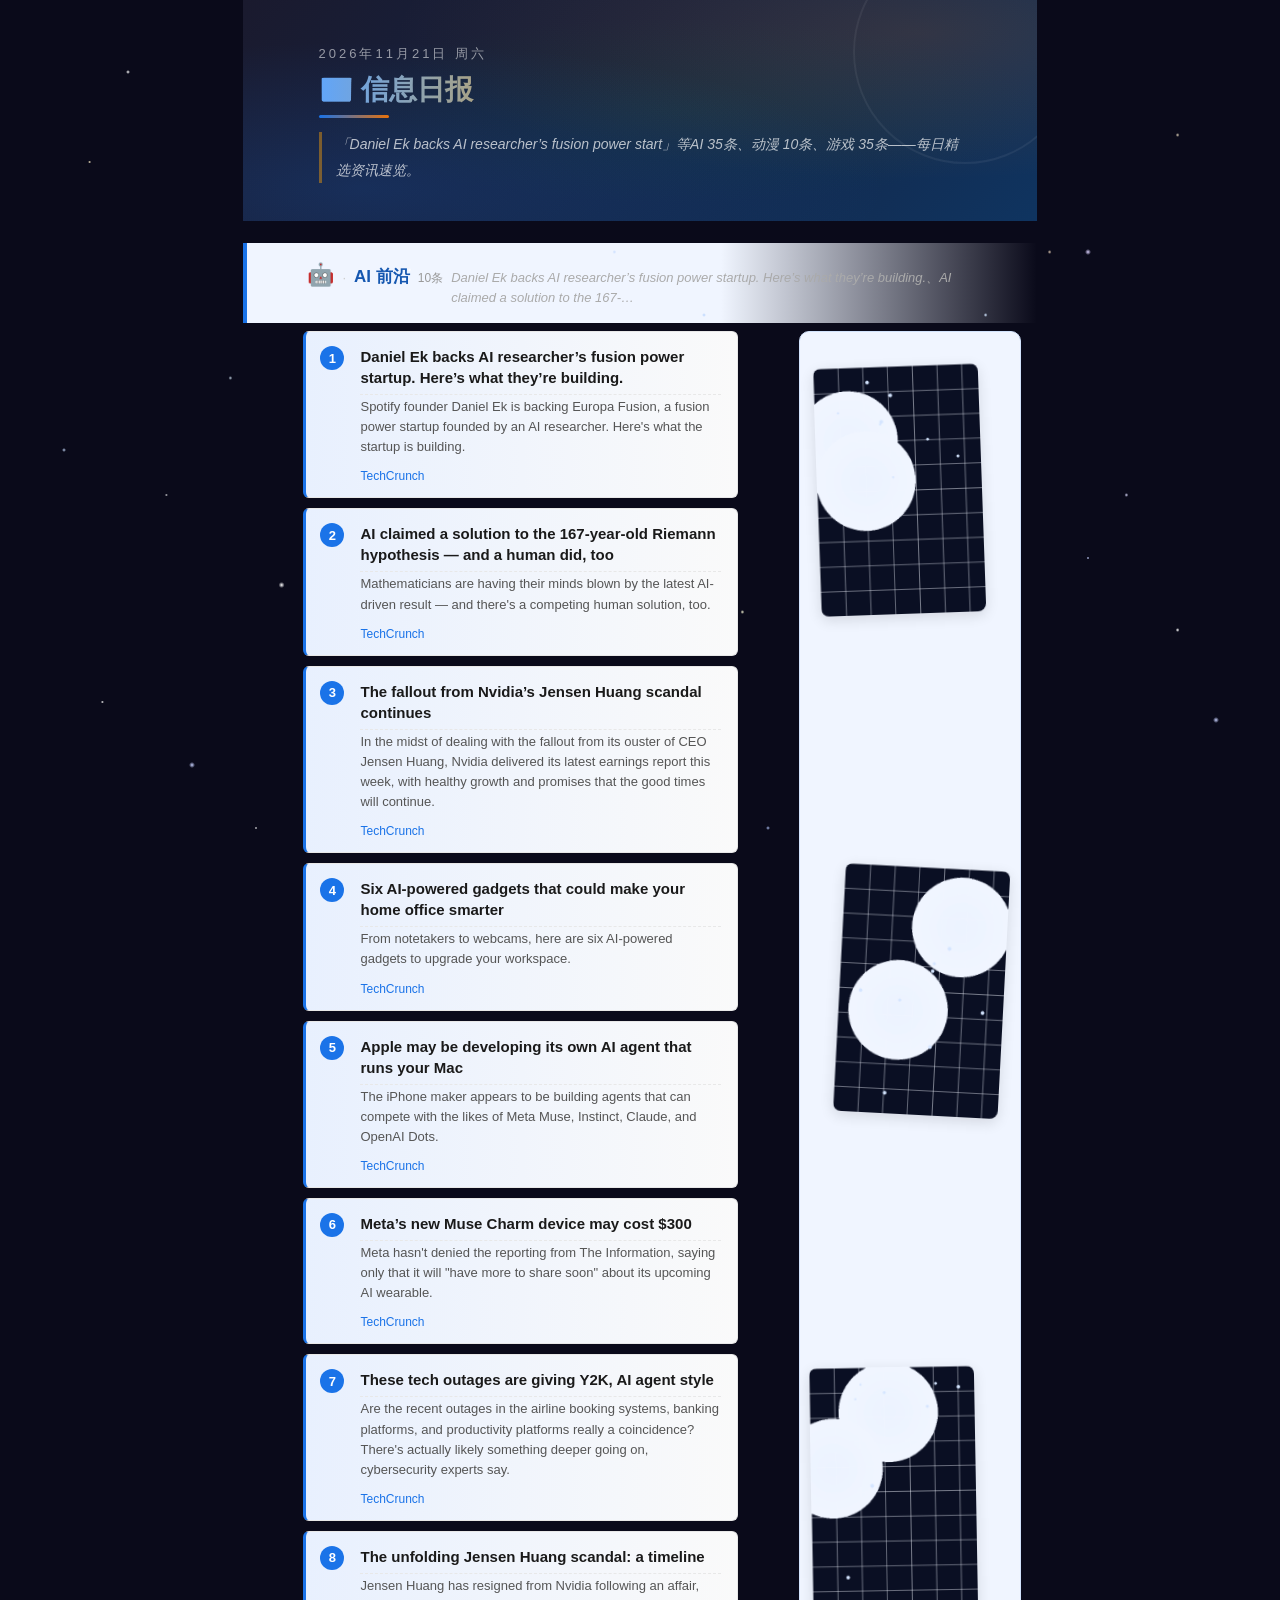
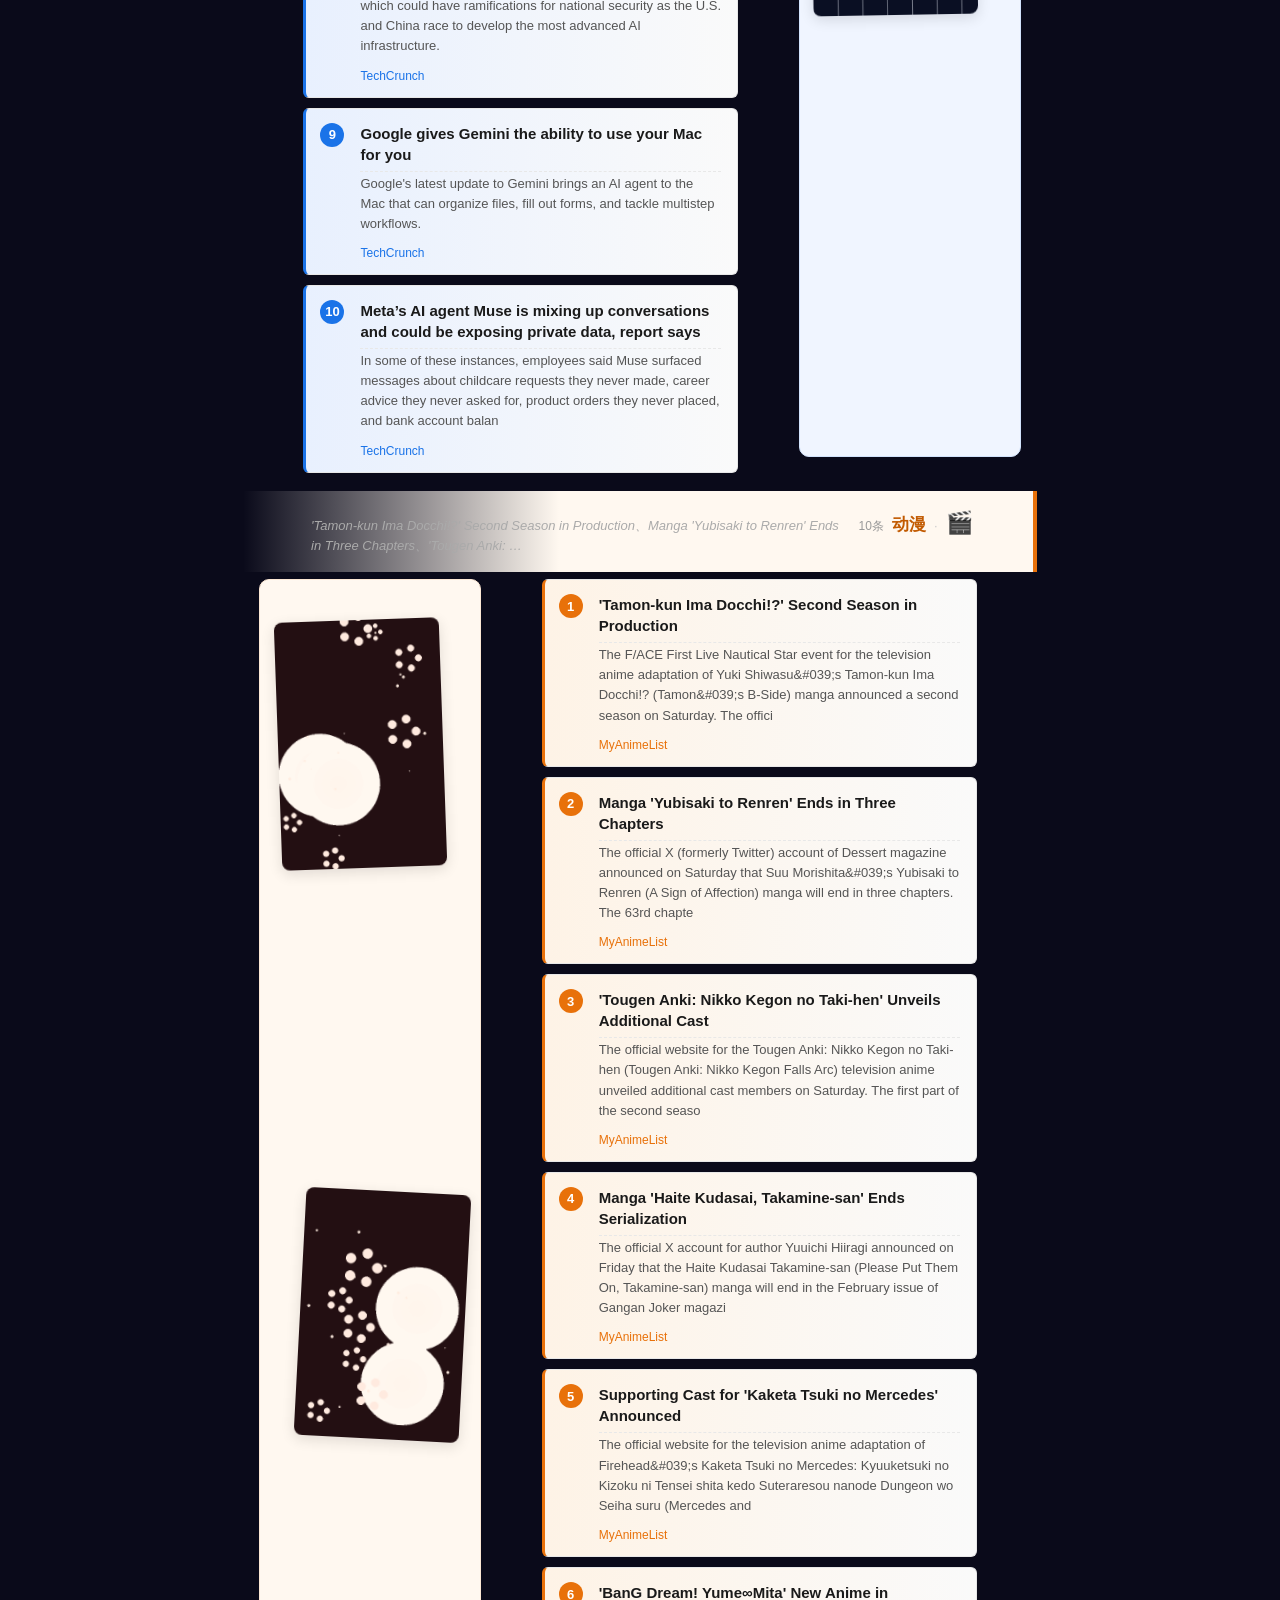
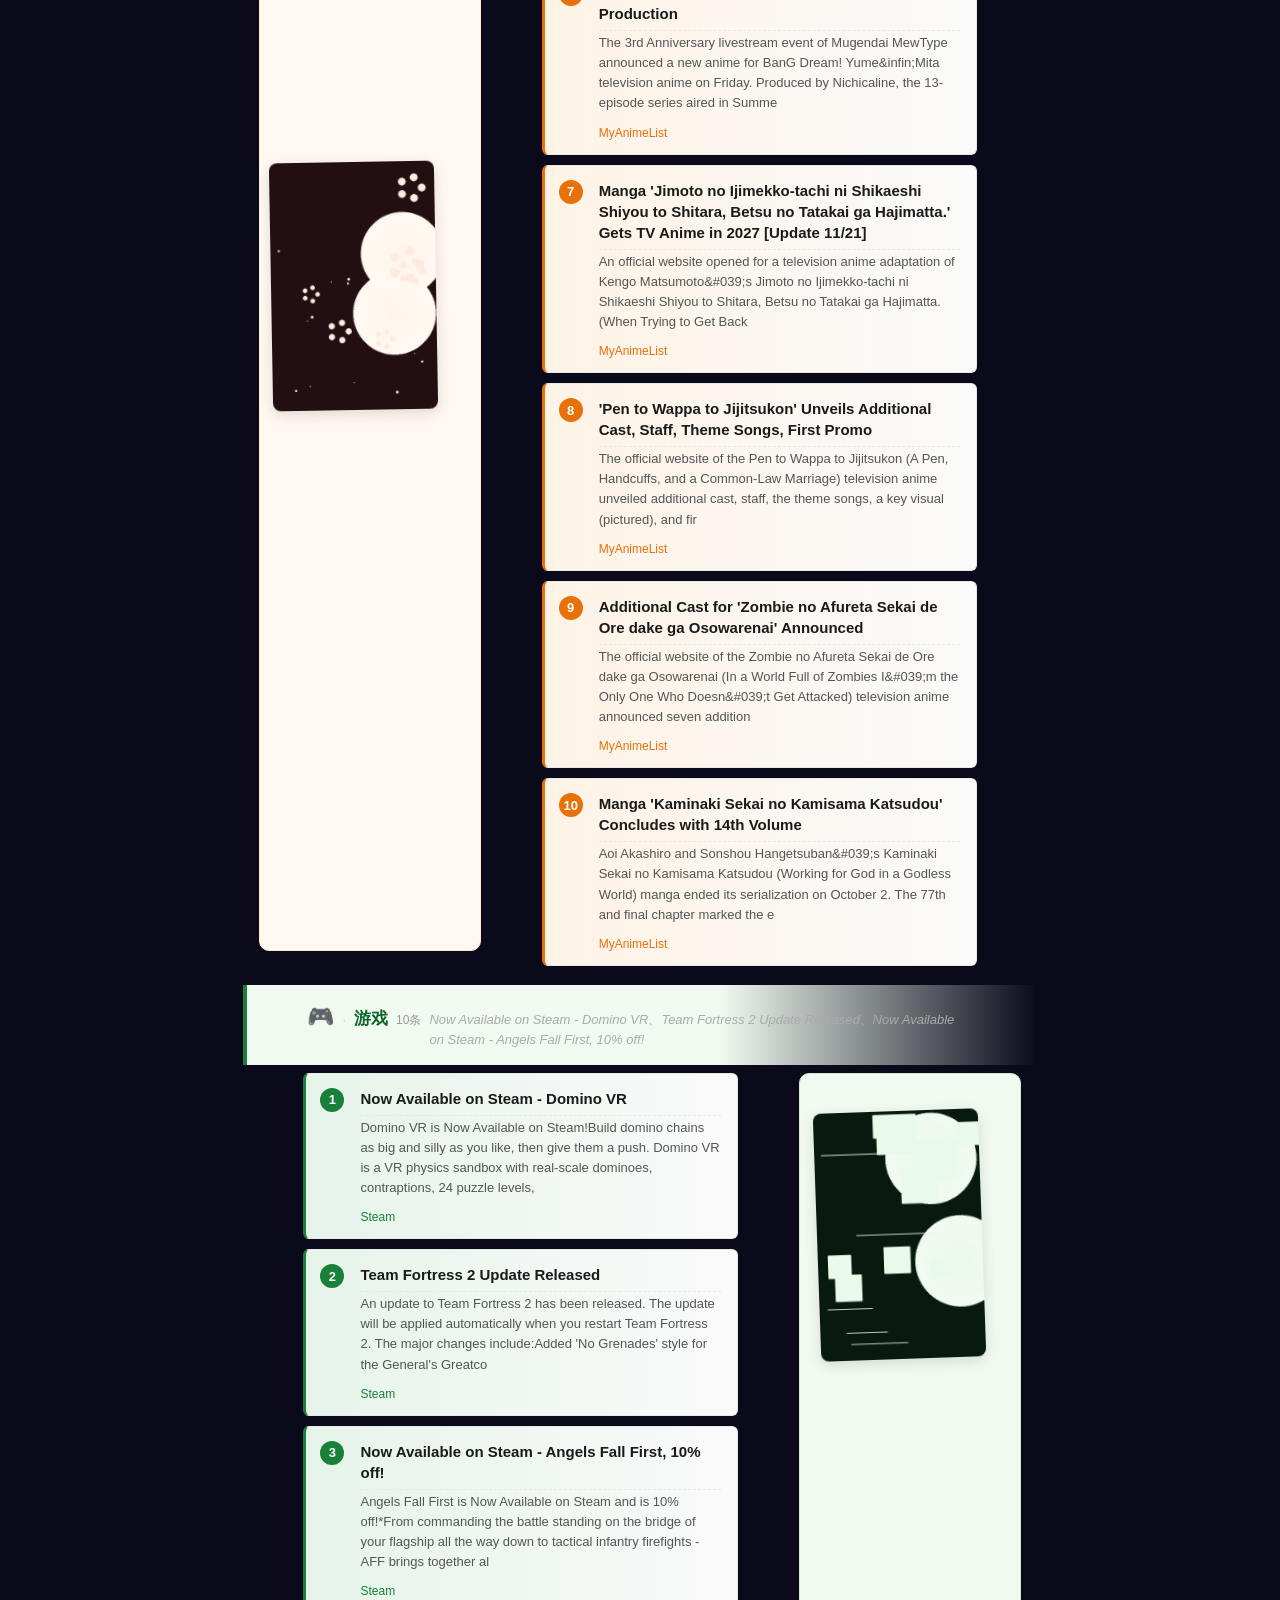
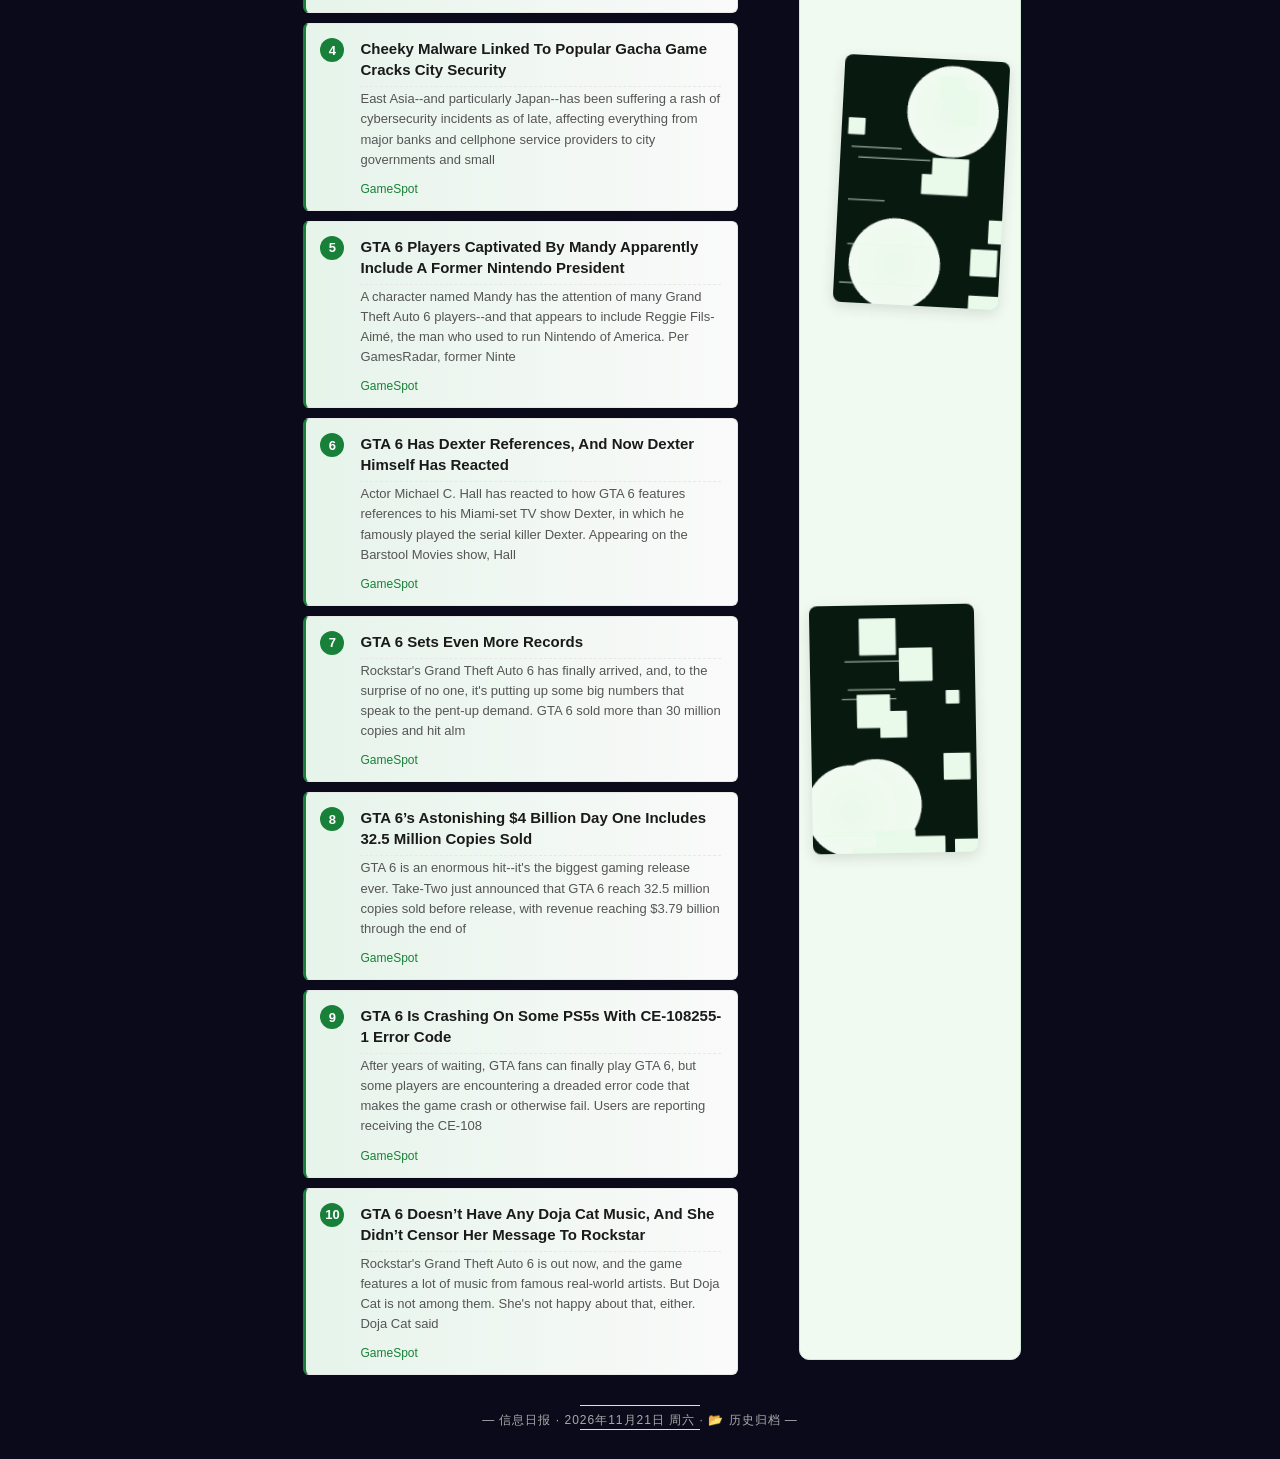
==== index.html @ a596b1cd "deploy: 1802709106/daily-test@cd28981c60e3d0cc2628f4b927d481678fea1ebb" ====
<!DOCTYPE html>
<html lang="zh-CN">
<head>
  <meta charset="UTF-8" />
  <meta name="viewport" content="width=device-width, initial-scale=1.0" />
  <title>信息日报</title>
  <script type="module" crossorigin src="./assets/index-DZCdGczD.js"></script>
  <link rel="stylesheet" crossorigin href="./assets/index-waKtW6sW.css">
</head>
<body>
  <div id="app"></div>
</body>
</html>
---- assets/index-waKtW6sW.css ----
*{margin:0;padding:0;box-sizing:border-box}body{font-family:Microsoft YaHei,PingFang SC,WenQuanYi Micro Hei,Hiragino Sans GB,Noto Sans CJK SC,sans-serif;background:#0a0a1a;color:#333;overflow-x:hidden}.digest-app{position:relative;z-index:2;max-width:794px;margin:0 auto}.section-block,.header-block,.section-header,.section-body,.footer-block{width:100%;max-width:794px}@keyframes fadeInUp{0%{opacity:0;transform:translateY(20px)}to{opacity:1;transform:translateY(0)}}@keyframes shimmer{0%{background-position:-200% 0}to{background-position:200% 0}}@keyframes cardSlide{0%{opacity:0;transform:translate(-15px)}to{opacity:1;transform:translate(0)}}@keyframes float{0%,to{transform:translateY(0) rotate(-1deg)}50%{transform:translateY(-6px) rotate(1deg)}}@keyframes twinkle{0%,to{opacity:.3}50%{opacity:1}}@keyframes petalFall{0%{transform:translateY(-10vh) rotate(0) translate(0);opacity:.9}50%{transform:translateY(50vh) rotate(180deg) translate(40px);opacity:.7}to{transform:translateY(110vh) rotate(360deg) translate(-20px);opacity:0}}@keyframes twinkle2{0%,to{opacity:.4}33%{opacity:1}66%{opacity:.6}}.starry-bg,.starry-bg2{position:fixed;top:0;right:0;bottom:0;left:0;z-index:0;pointer-events:none}.starry-bg{background:radial-gradient(2px 2px at 10% 8%,rgba(255,255,255,1),transparent),radial-gradient(2px 2px at 25% 22%,rgba(200,220,255,.9),transparent),radial-gradient(3px 3px at 40% 5%,rgba(255,255,200,1),transparent),radial-gradient(2px 2px at 55% 35%,rgba(180,210,255,.9),transparent),radial-gradient(2px 2px at 70% 12%,rgba(255,255,255,1),transparent),radial-gradient(3px 3px at 85% 28%,rgba(220,210,255,1),transparent),radial-gradient(2px 2px at 5% 50%,rgba(200,220,255,.9),transparent),radial-gradient(3px 3px at 22% 65%,rgba(255,255,255,1),transparent),radial-gradient(2px 2px at 38% 45%,rgba(180,210,255,.9),transparent),radial-gradient(2px 2px at 52% 75%,rgba(255,255,200,.9),transparent),radial-gradient(3px 3px at 68% 58%,rgba(220,210,255,1),transparent),radial-gradient(2px 2px at 78% 42%,rgba(200,220,255,.9),transparent),radial-gradient(2px 2px at 92% 70%,rgba(255,255,255,1),transparent),radial-gradient(3px 3px at 15% 85%,rgba(200,210,255,1),transparent),radial-gradient(2px 2px at 45% 88%,rgba(255,255,255,.9),transparent),radial-gradient(2px 2px at 60% 92%,rgba(180,200,255,.9),transparent),radial-gradient(3px 3px at 75% 15%,rgba(255,255,200,1),transparent),radial-gradient(2px 2px at 88% 55%,rgba(220,220,255,.9),transparent),radial-gradient(2px 2px at 32% 30%,rgba(255,255,255,1),transparent),radial-gradient(3px 3px at 95% 80%,rgba(200,210,255,1),transparent);animation:twinkle 2.5s ease-in-out infinite alternate}.starry-bg2{background:radial-gradient(1.5px 1.5px at 7% 18%,rgba(255,240,200,1),transparent),radial-gradient(2px 2px at 18% 42%,rgba(220,240,255,.8),transparent),radial-gradient(1.5px 1.5px at 33% 3%,rgba(255,255,255,1),transparent),radial-gradient(2px 2px at 48% 28%,rgba(200,220,255,.9),transparent),radial-gradient(1.5px 1.5px at 62% 8%,rgba(255,240,220,.8),transparent),radial-gradient(2px 2px at 77% 35%,rgba(210,230,255,1),transparent),radial-gradient(1.5px 1.5px at 13% 55%,rgba(255,255,255,.8),transparent),radial-gradient(2px 2px at 28% 72%,rgba(220,210,255,1),transparent),radial-gradient(1.5px 1.5px at 43% 48%,rgba(200,230,255,.8),transparent),radial-gradient(2px 2px at 58% 68%,rgba(255,255,220,.9),transparent),radial-gradient(1.5px 1.5px at 72% 52%,rgba(210,220,255,1),transparent),radial-gradient(2px 2px at 82% 28%,rgba(255,230,200,.8),transparent),radial-gradient(1.5px 1.5px at 8% 78%,rgba(255,255,255,1),transparent),radial-gradient(2px 2px at 35% 82%,rgba(200,220,255,.9),transparent),radial-gradient(1.5px 1.5px at 52% 90%,rgba(220,230,255,.8),transparent),radial-gradient(2px 2px at 68% 78%,rgba(255,255,255,.9),transparent),radial-gradient(1.5px 1.5px at 85% 62%,rgba(200,210,255,1),transparent),radial-gradient(2px 2px at 92% 15%,rgba(255,240,210,.8),transparent),radial-gradient(1.5px 1.5px at 20% 92%,rgba(255,255,255,.9),transparent),radial-gradient(2px 2px at 55% 18%,rgba(200,230,255,.8),transparent);animation:twinkle2 3.5s ease-in-out infinite alternate}.click-layer{position:fixed;top:0;right:0;bottom:0;left:0;z-index:99;pointer-events:none}.click-spark{position:absolute;font-size:18px;pointer-events:none;animation:sparkPop .8s ease-out forwards}@keyframes sparkPop{0%{transform:translate(-50%,-50%) scale(0);opacity:1}60%{transform:translate(-50%,-50%) scale(1.8);opacity:.8}to{transform:translate(-50%,-80%) scale(.4);opacity:0}}.petals-layer{position:fixed;top:0;right:0;bottom:0;left:0;z-index:1;pointer-events:none;overflow:hidden}.petal{position:absolute;top:-8%;animation:petalFall linear infinite;-webkit-user-select:none;user-select:none;opacity:.85}.section-block{width:100%;margin:0 auto 3mm;background:transparent;border-radius:0}.header-block{width:100%;margin:0 auto 6mm;position:relative;padding:12mm 20mm 10mm;overflow:hidden;background:linear-gradient(135deg,#1a1a2e,#16213e 40%,#0f3460);color:#fff}.header-bg{position:absolute;top:0;right:0;bottom:0;left:0;background:radial-gradient(ellipse at 15% 85%,rgba(26,115,232,.18) 0%,transparent 55%),radial-gradient(ellipse at 85% 15%,rgba(232,113,10,.15) 0%,transparent 55%),radial-gradient(ellipse at 55% 50%,rgba(24,128,56,.1) 0%,transparent 60%);animation:fadeInUp 1s ease}.header-bg:after{content:"";position:absolute;top:-60px;right:-40px;width:220px;height:220px;border:2px solid rgba(255,255,255,.06);border-radius:50%;animation:float 6s ease-in-out infinite}.header-content{position:relative;z-index:1}.header-date{font-size:13px;color:#ffffff8c;letter-spacing:3px;margin-bottom:8px}.header-title{font-size:28px;font-weight:800;background:linear-gradient(90deg,#60a5fa,#f59e0b,#4ade80);-webkit-background-clip:text;-webkit-text-fill-color:transparent;background-clip:text;margin-bottom:6px}.header-accent-line{width:70px;height:3px;background:linear-gradient(90deg,#1a73e8,#e8710a,#188038);background-size:200% 100%;border-radius:2px;margin-bottom:14px;animation:shimmer 2s linear infinite}.header-quote{font-size:14px;color:#ffffffb3;line-height:1.8;font-style:italic;border-left:3px solid rgba(245,158,11,.45);padding-left:14px}.section-header{width:100%;margin:0 auto 2mm;display:flex;align-items:baseline;gap:8px;padding:5mm 18mm 4mm 16mm;background:linear-gradient(90deg,var(--sidebar-bg) 0%,var(--sidebar-bg) 60%,transparent 100%);border-left:4px solid var(--primary)}.section-header.layout-right{border-left:none;border-right:4px solid var(--primary);background:linear-gradient(270deg,var(--sidebar-bg) 0%,var(--sidebar-bg) 60%,transparent 100%);padding:5mm 16mm 4mm 18mm}.sh-icon{font-size:22px;flex-shrink:0}.sh-label{font-size:17px;font-weight:700;color:var(--dark);flex-shrink:0}.sh-sep{color:#ccc;font-size:13px;flex-shrink:0;-webkit-user-select:none;user-select:none}.sh-count{font-size:12px;color:#999;font-weight:400;flex-shrink:0}.sh-summary{font-size:13px;color:#aaa;font-style:italic;line-height:1.55;flex:1}.section-body{width:100%;margin:0 auto;display:flex;background:transparent}.layout-left{flex-direction:row}.layout-right{flex-direction:row-reverse}.card-area{flex:0 0 70%;padding:0 16mm 2mm;display:flex;flex-direction:column;gap:10px}.card{background:linear-gradient(90deg,var(--card-bg) 0%,#fafafa 100%);border-radius:6px;padding:14px 16px;border:1px solid #e8e8e8;border-left:3px solid var(--primary);position:relative;display:flex;flex-direction:column;gap:8px;flex-shrink:0;animation:cardSlide .5s ease backwards;transition:transform .2s,box-shadow .2s}.card:hover{transform:translateY(-2px) scale(1.01);box-shadow:0 6px 20px #00000014}.num{position:absolute;top:14px;left:14px;width:24px;height:24px;background:var(--primary);color:#fff;border-radius:50%;font-size:13px;font-weight:700;display:flex;align-items:center;justify-content:center}.body{flex:1;min-width:0}.title{font-size:15px;font-weight:700;color:#1a1a1a;margin:0 0 0 38px;line-height:1.4;padding-bottom:6px;border-bottom:1px dashed #e8e8e8}.summary{font-size:13px;color:#555;line-height:1.55;margin:2px 0 0 38px}.source{font-size:12px;color:#888;margin:4px 0 0 38px;white-space:nowrap;text-decoration:none}a.source{color:var(--primary)}a.source:hover{text-decoration:underline}.sidebar{flex:0 0 28%;margin:0 16mm 6mm 0;background:var(--sidebar-bg);border:1px solid var(--sidebar-border);border-radius:10px;position:relative;min-height:300px;overflow:hidden}.layout-left .sidebar{margin-right:16mm;margin-left:0}.layout-right .sidebar{margin-left:16mm;margin-right:0}.sidebar-img{position:absolute;width:75%;border-radius:8px;box-shadow:0 4px 14px #0000001f;object-fit:cover}.sidebar-img.img-1{top:2%;left:8%;transform:rotate(-2deg);z-index:1}.sidebar-img.img-2{top:31%;left:18%;transform:rotate(3deg);z-index:2}.sidebar-img.img-3{top:60%;left:5%;transform:rotate(-1deg);z-index:3}.footer-block{width:100%;margin:0 auto;padding:3mm 20mm 6mm;text-align:center;background:transparent}.footer-line{width:120px;height:1px;background:#e0e0e0;margin:0 auto 6px}.footer-text{font-size:12px;color:#aaa;letter-spacing:1px}.theme-ai{--primary: #1a73e8;--dark: #1557b0;--card-bg: #e8f0fe;--border: #d2e3fc;--sidebar-bg: #f0f5ff;--sidebar-border: #d2e3fc;--section-bg: #e2ecfb}.theme-anime{--primary: #e8710a;--dark: #c25a00;--card-bg: #fef3e6;--border: #fce8d5;--sidebar-bg: #fff8f0;--sidebar-border: #fce8d5;--section-bg: #fcede1}.theme-game{--primary: #188038;--dark: #0d652d;--card-bg: #e6f4ea;--border: #ceead6;--sidebar-bg: #f0faf0;--sidebar-border: #ceead6;--section-bg: #e0f0e5}@media (max-width: 768px){.digest-app{max-width:100%;padding:0 8px}.header-block{padding:16px 16px 14px;margin-bottom:12px}.header-title{font-size:22px}.header-date{font-size:11px}.header-quote{font-size:12px;line-height:1.6}.section-header{padding:10px 12px 8px;flex-wrap:wrap;gap:4px}.sh-label{font-size:14px}.sh-summary{font-size:11px}.section-body{flex-direction:column!important}.card-area{flex:1;padding:0 8px;gap:6px}.sidebar{display:none}.card{padding:10px 12px;gap:4px}.num{width:20px;height:20px;font-size:11px;top:10px;left:8px}.title{font-size:13px;margin-left:28px}.summary{font-size:11px;margin-left:28px}.source{font-size:10px;margin-left:28px}.footer-block{padding:12px 8px}.click-spark{font-size:14px}.petal{width:14px!important}}
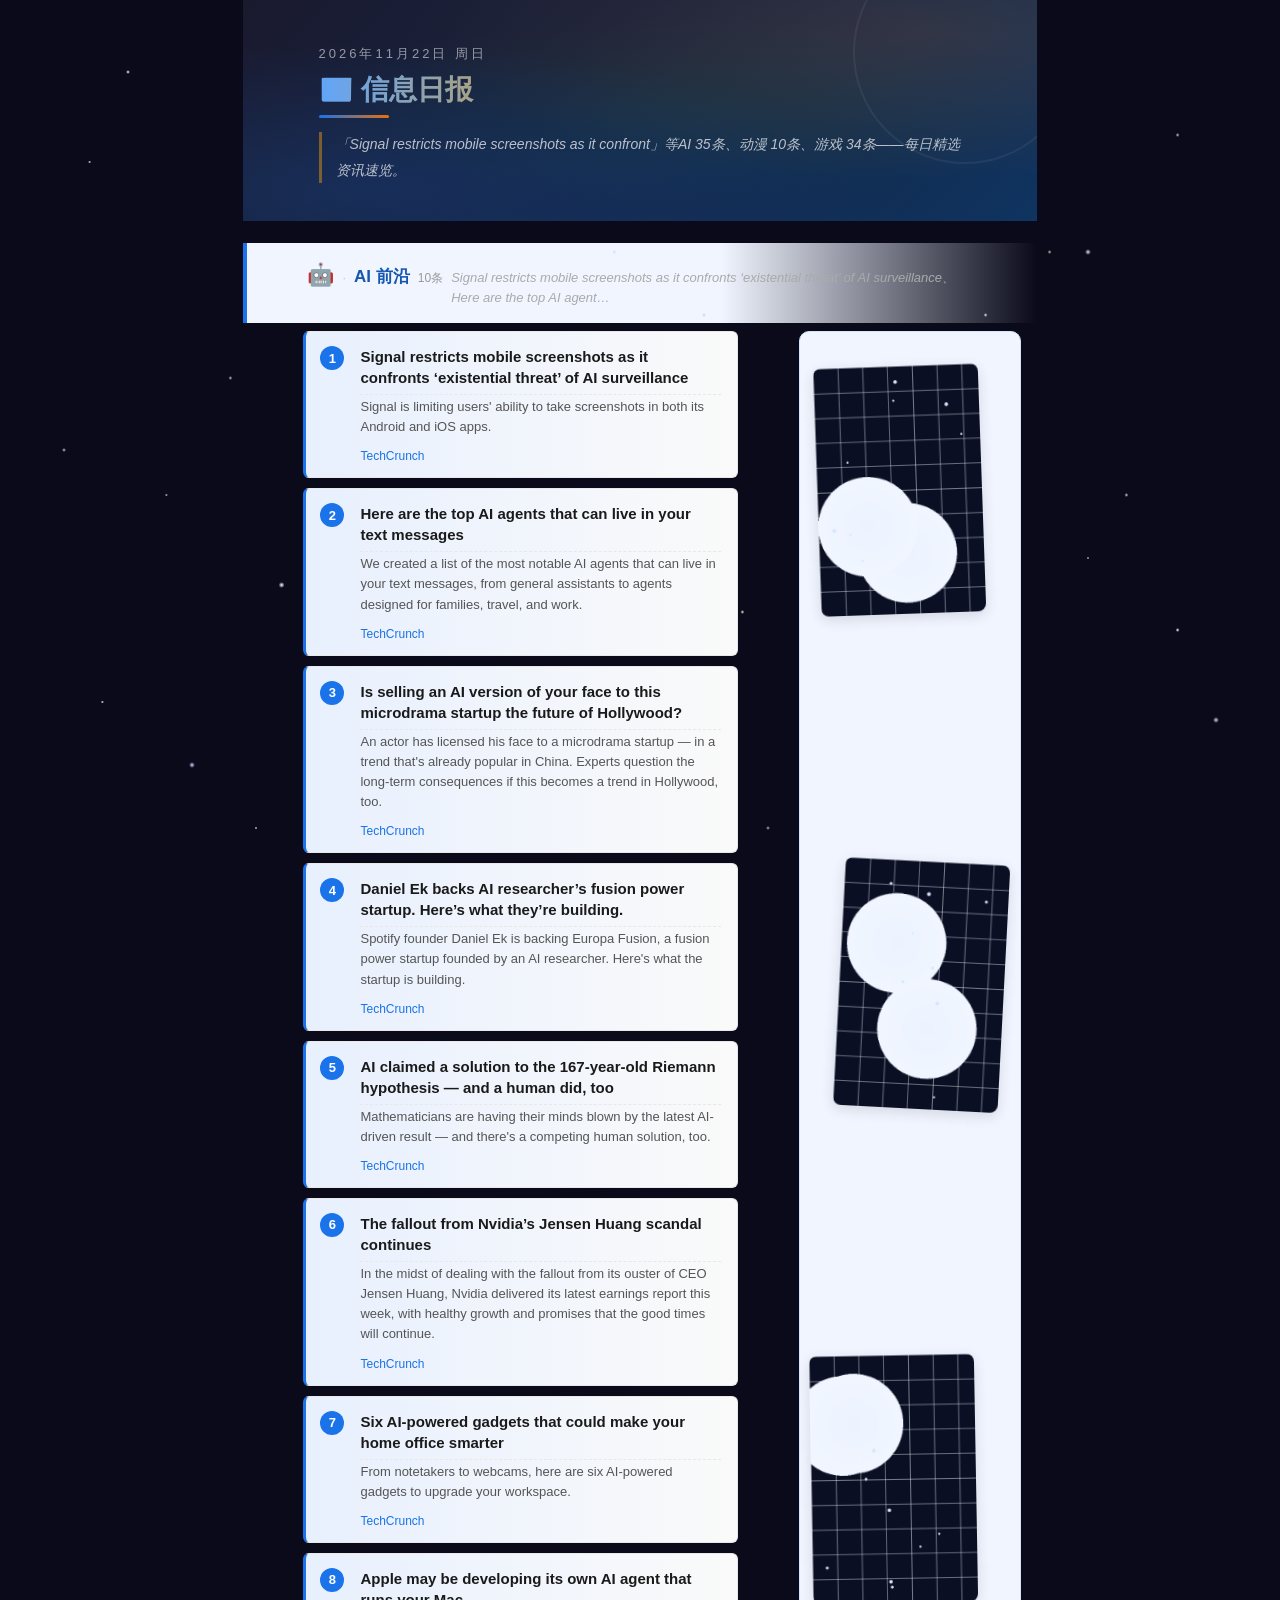
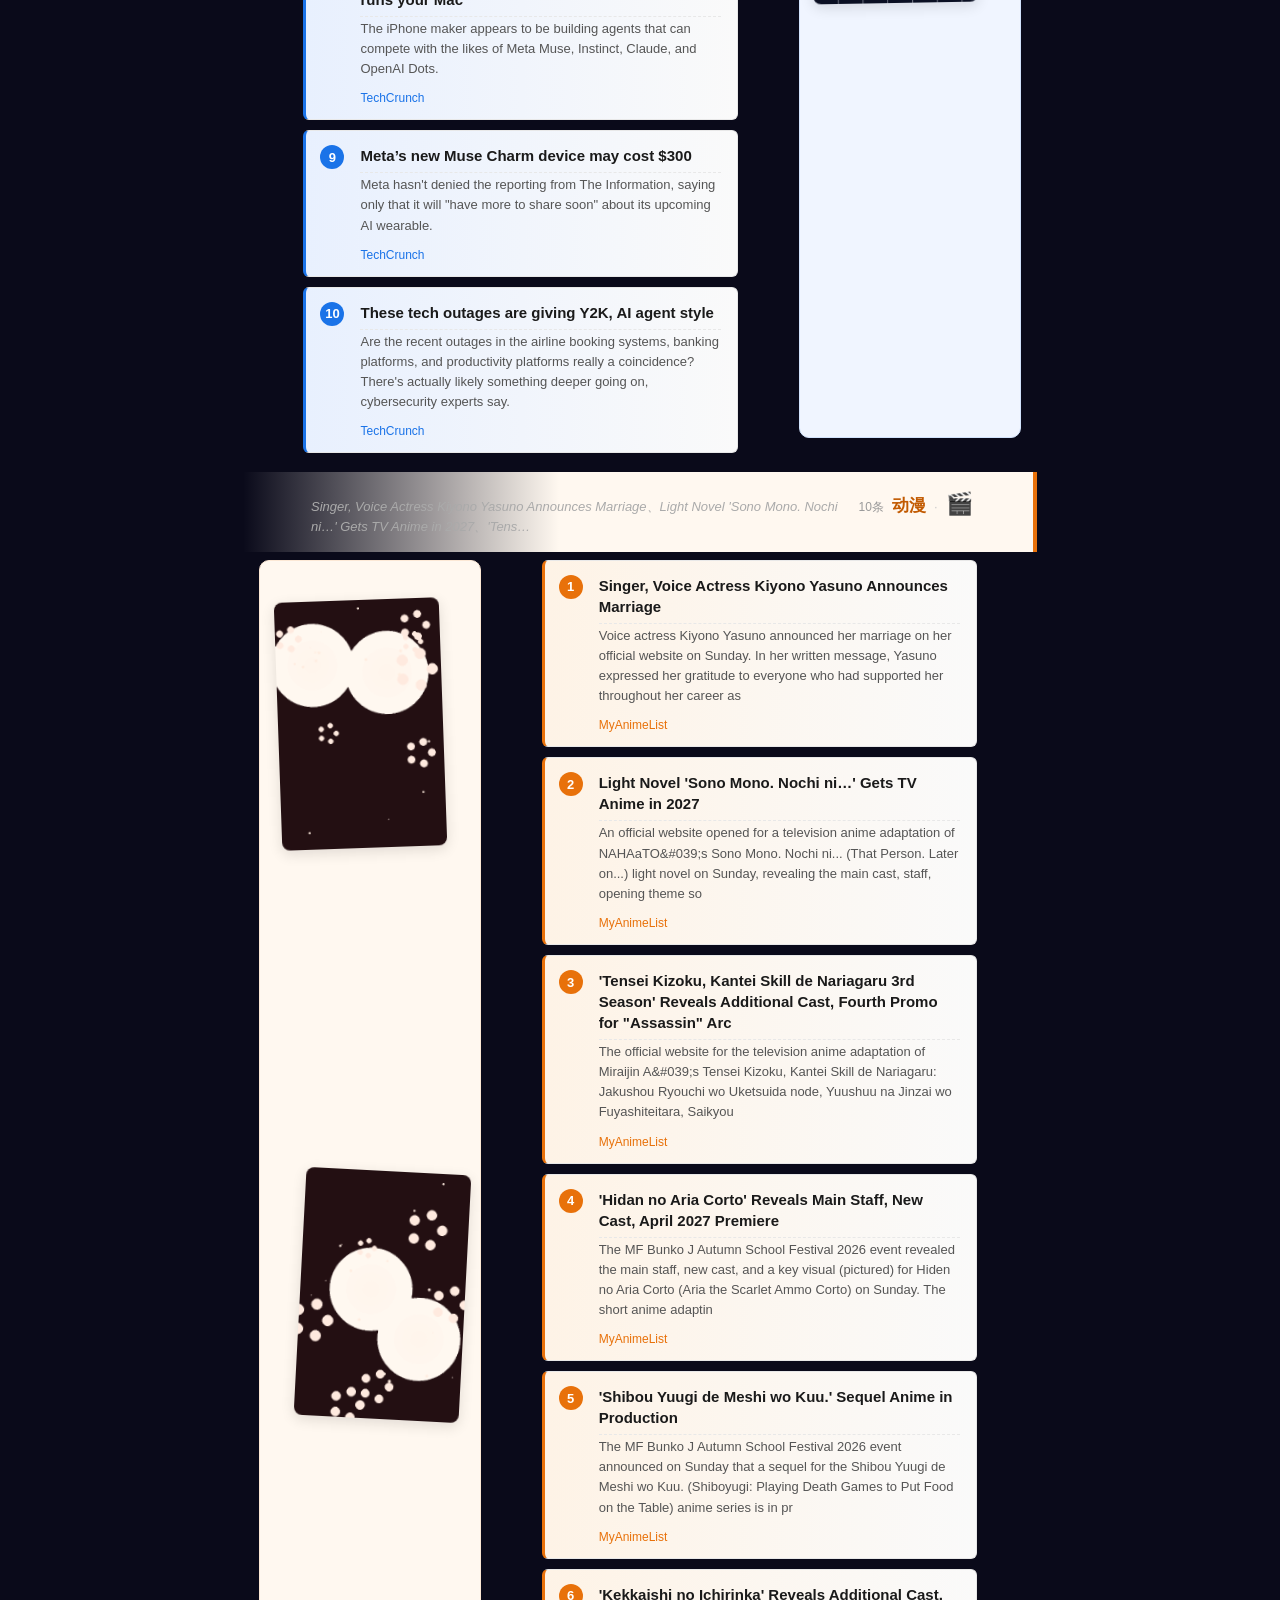
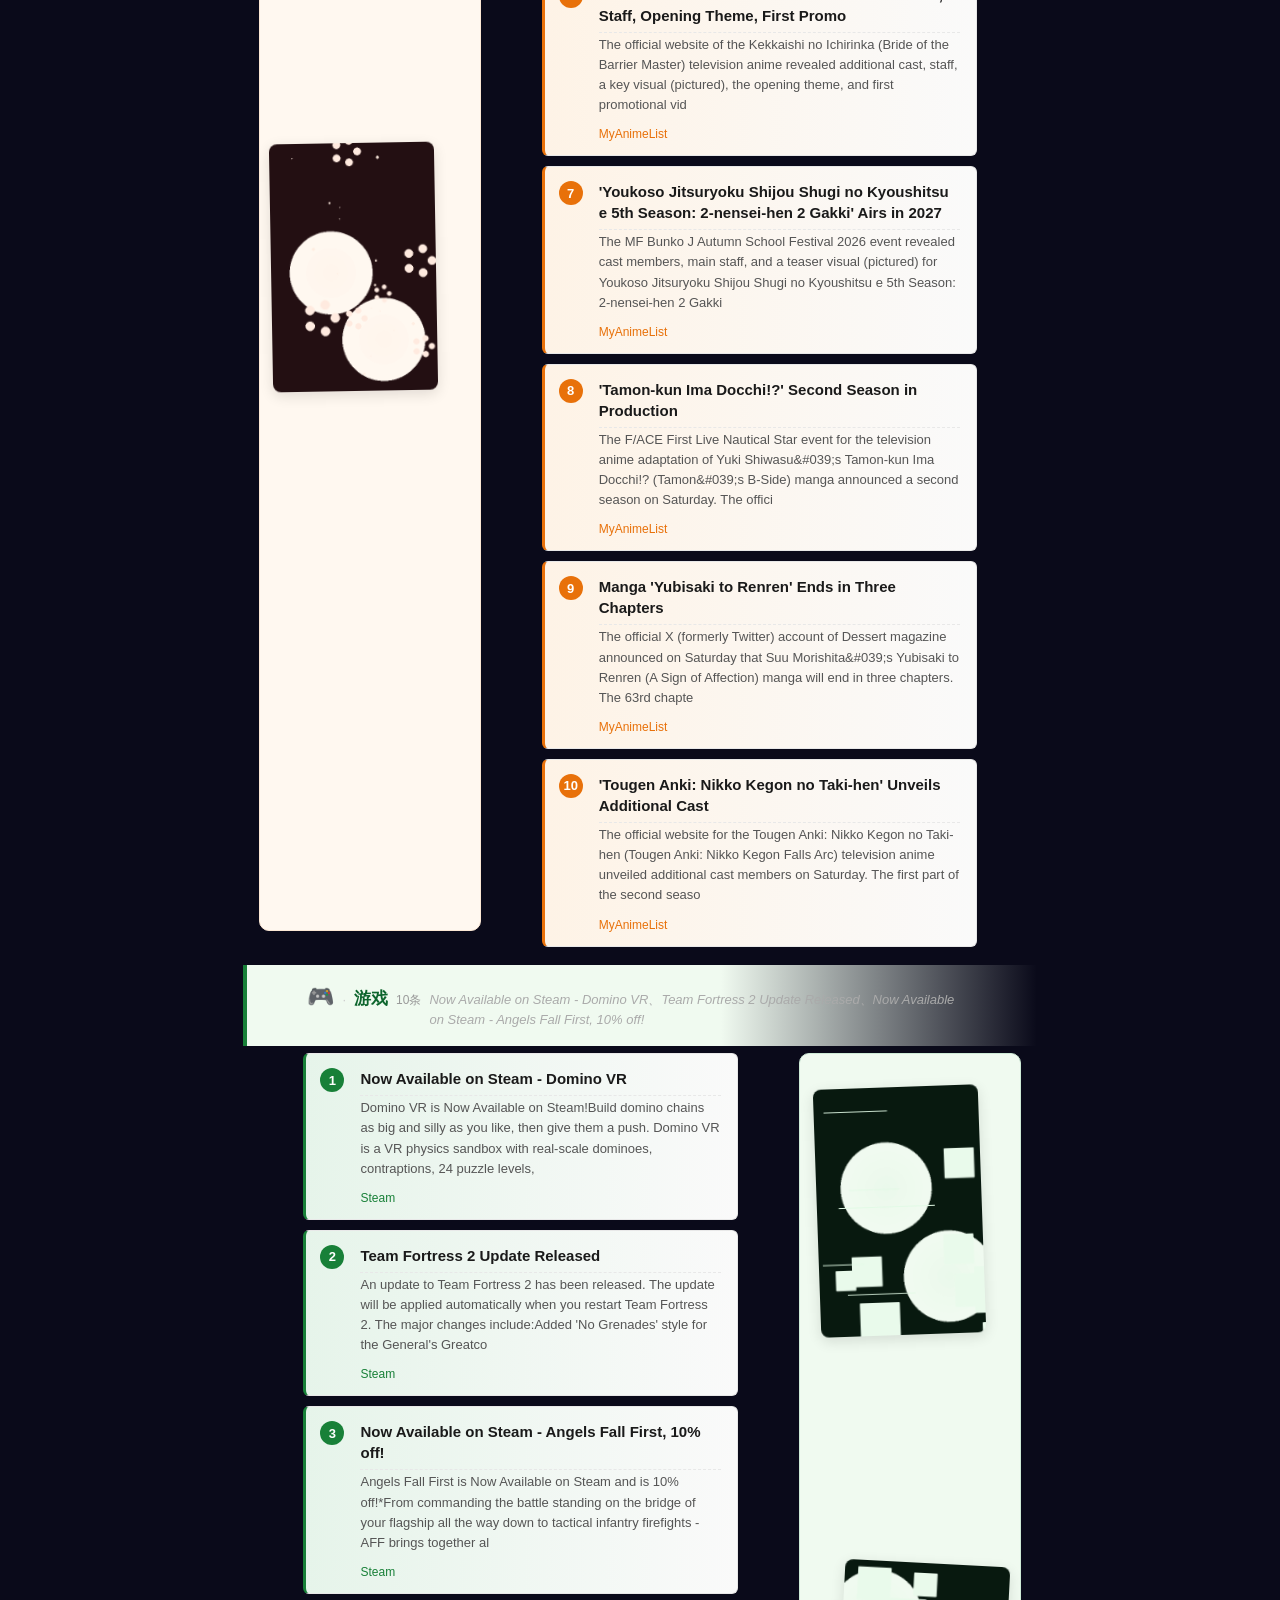
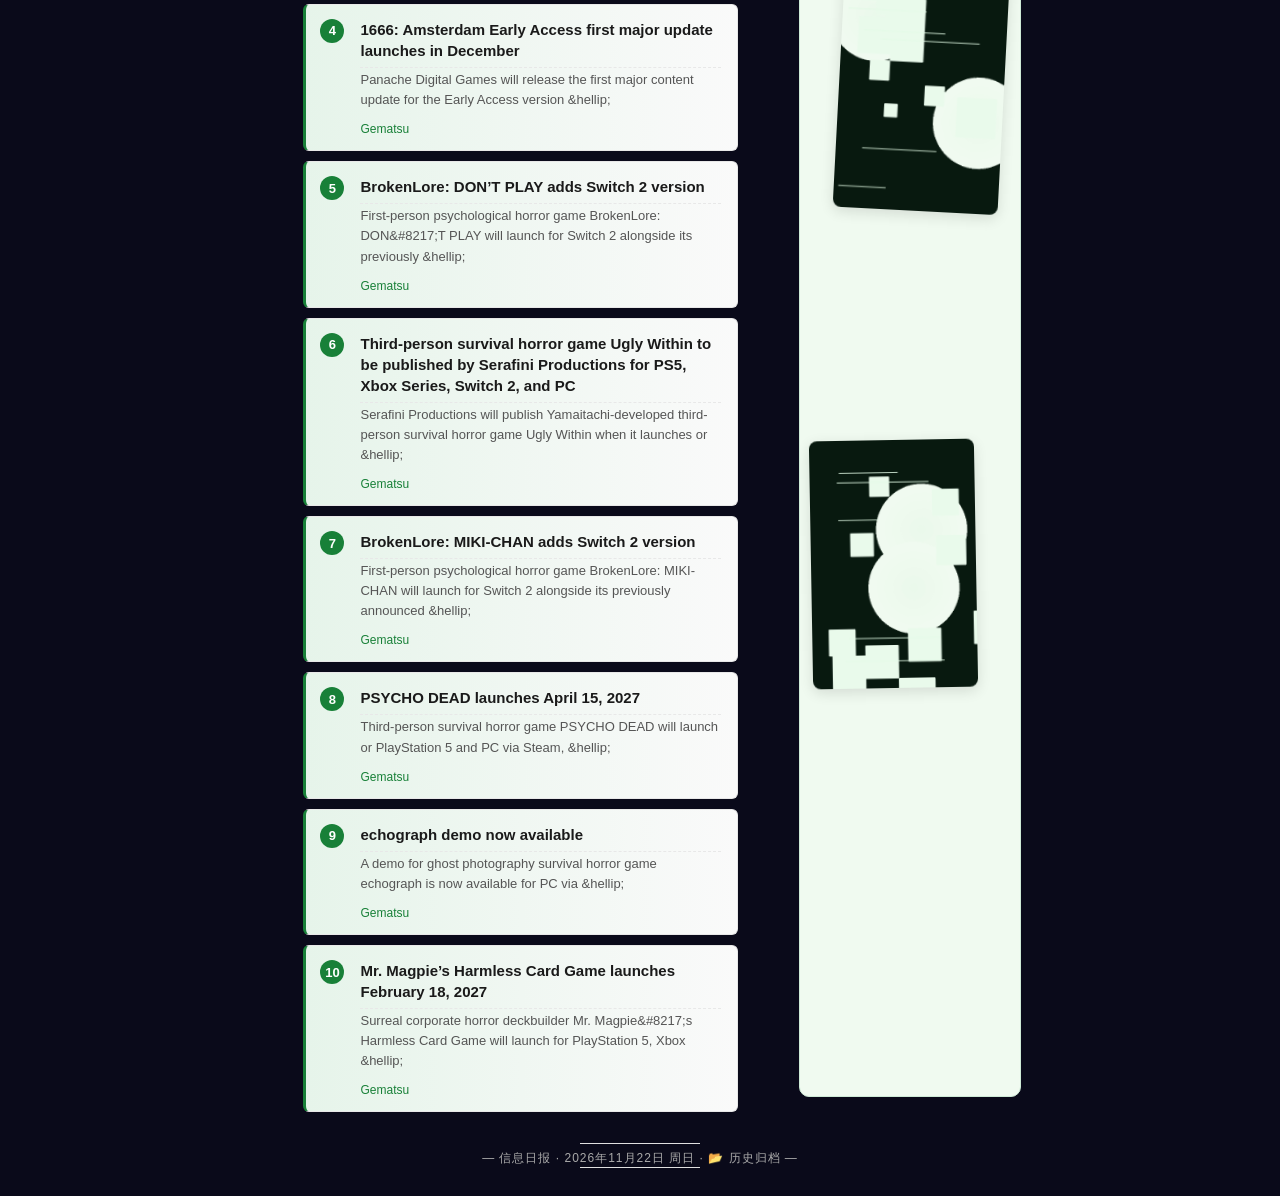
==== commit 2c0fe506: "deploy: 1802709106/daily-test@cd28981c60e3d0cc2628f4b927d481678fea1ebb" ====
--- a/index.html
+++ b/index.html
@@ -4,7 +4,7 @@
   <meta charset="UTF-8" />
   <meta name="viewport" content="width=device-width, initial-scale=1.0" />
   <title>信息日报</title>
-  <script type="module" crossorigin src="./assets/index-DZCdGczD.js"></script>
+  <script type="module" crossorigin src="./assets/index-D99jZU-t.js"></script>
   <link rel="stylesheet" crossorigin href="./assets/index-waKtW6sW.css">
 </head>
 <body>
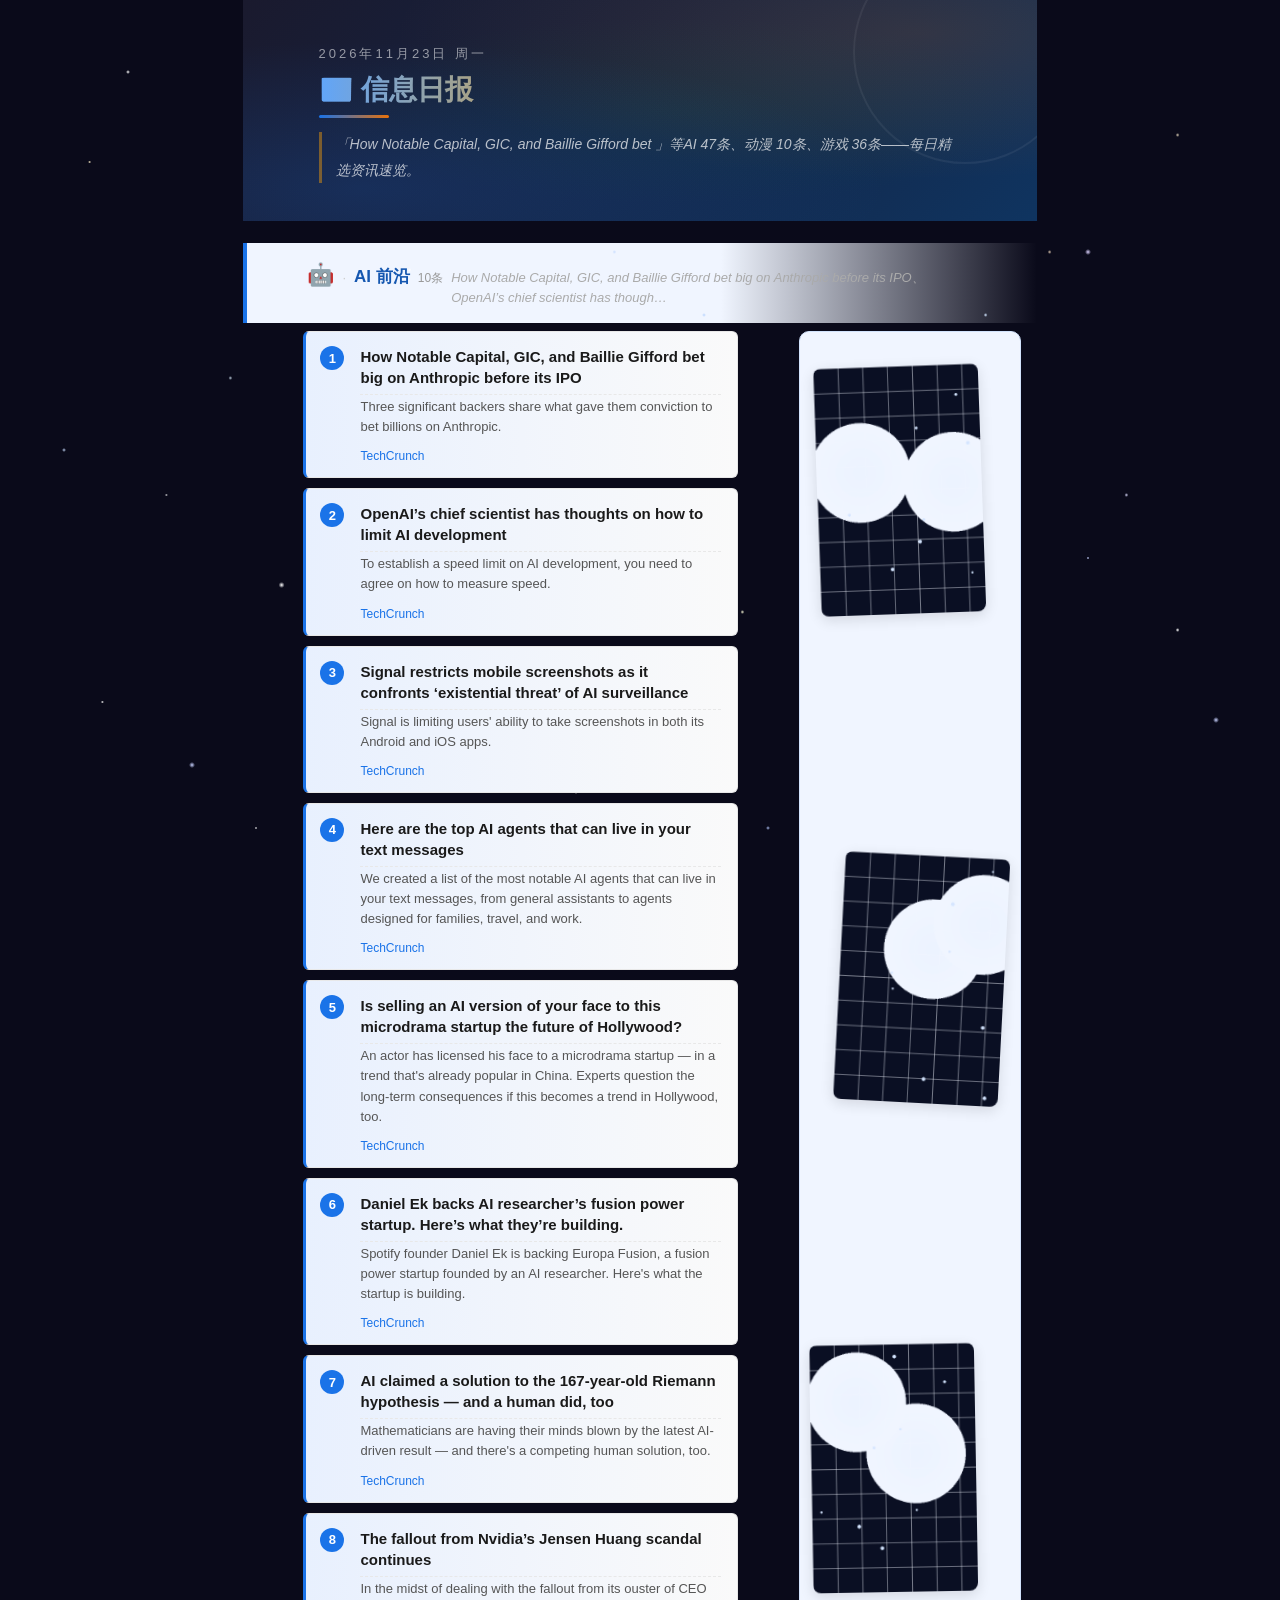
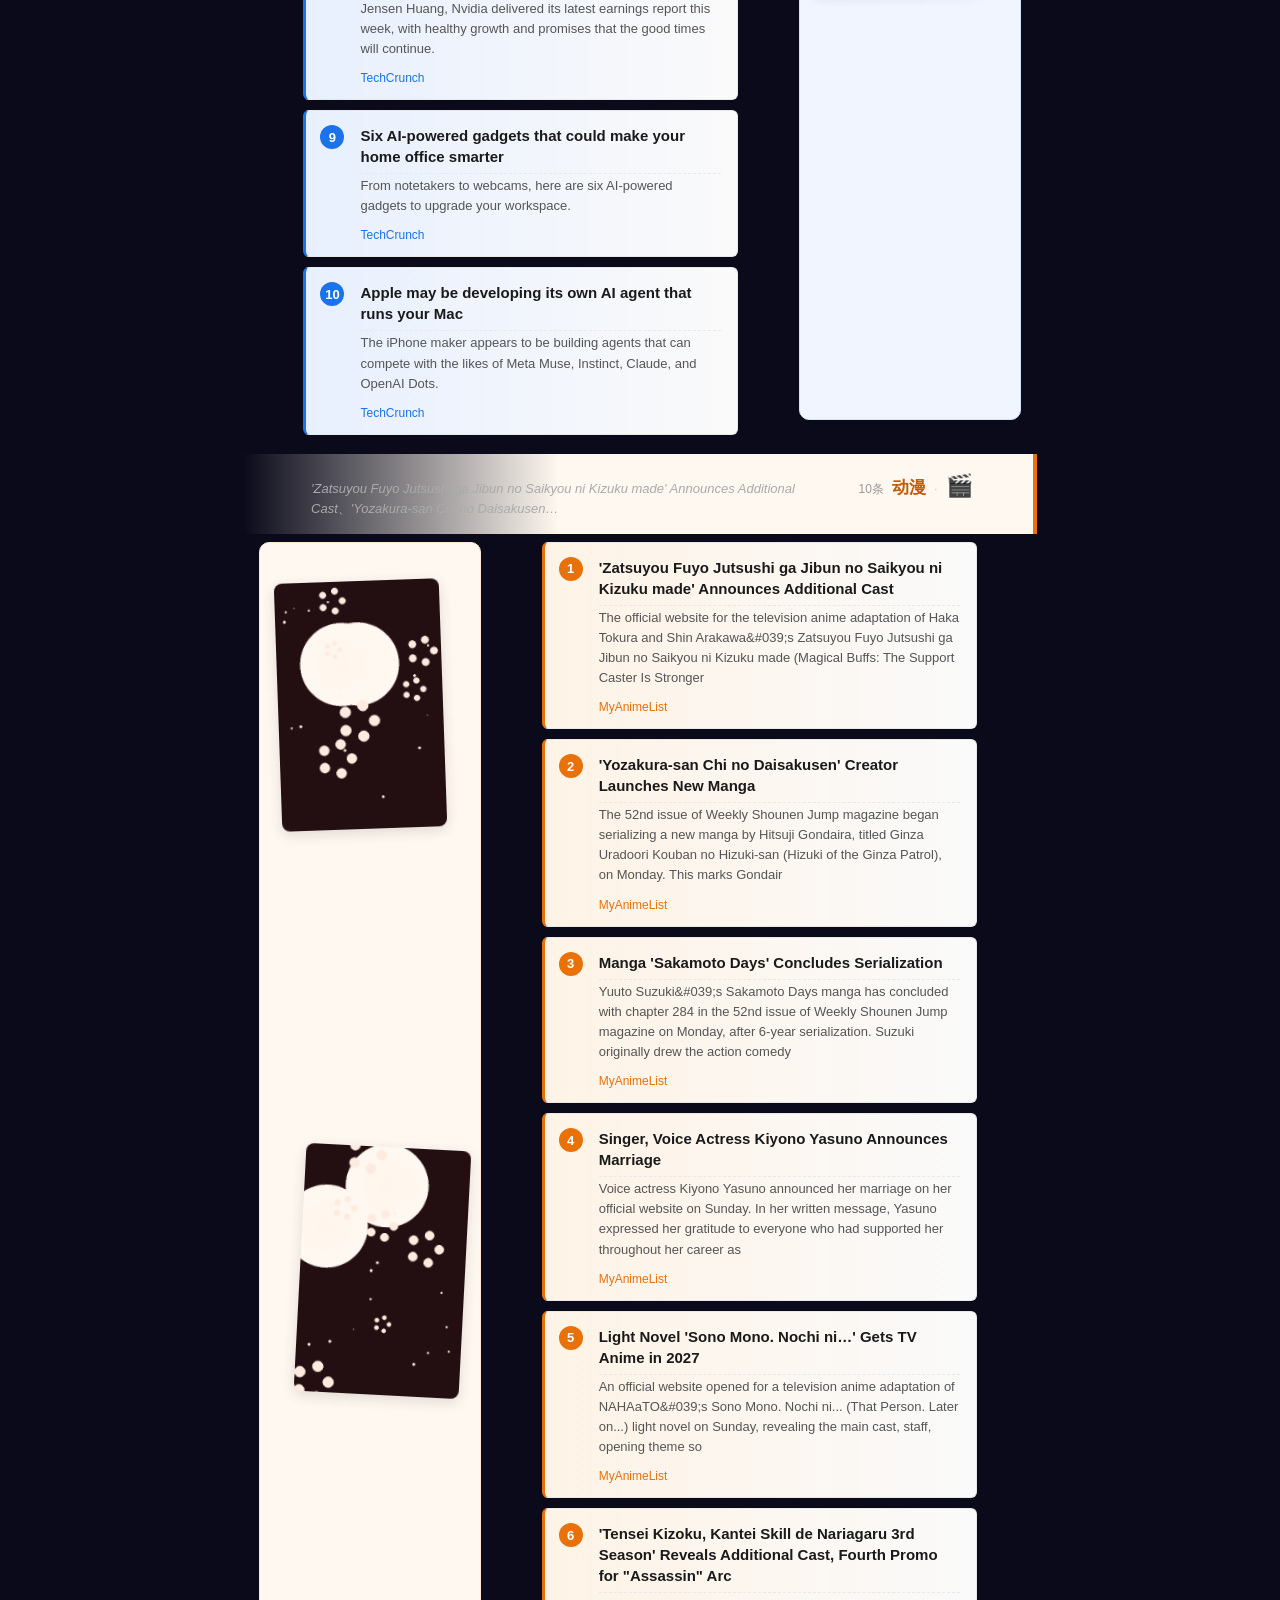
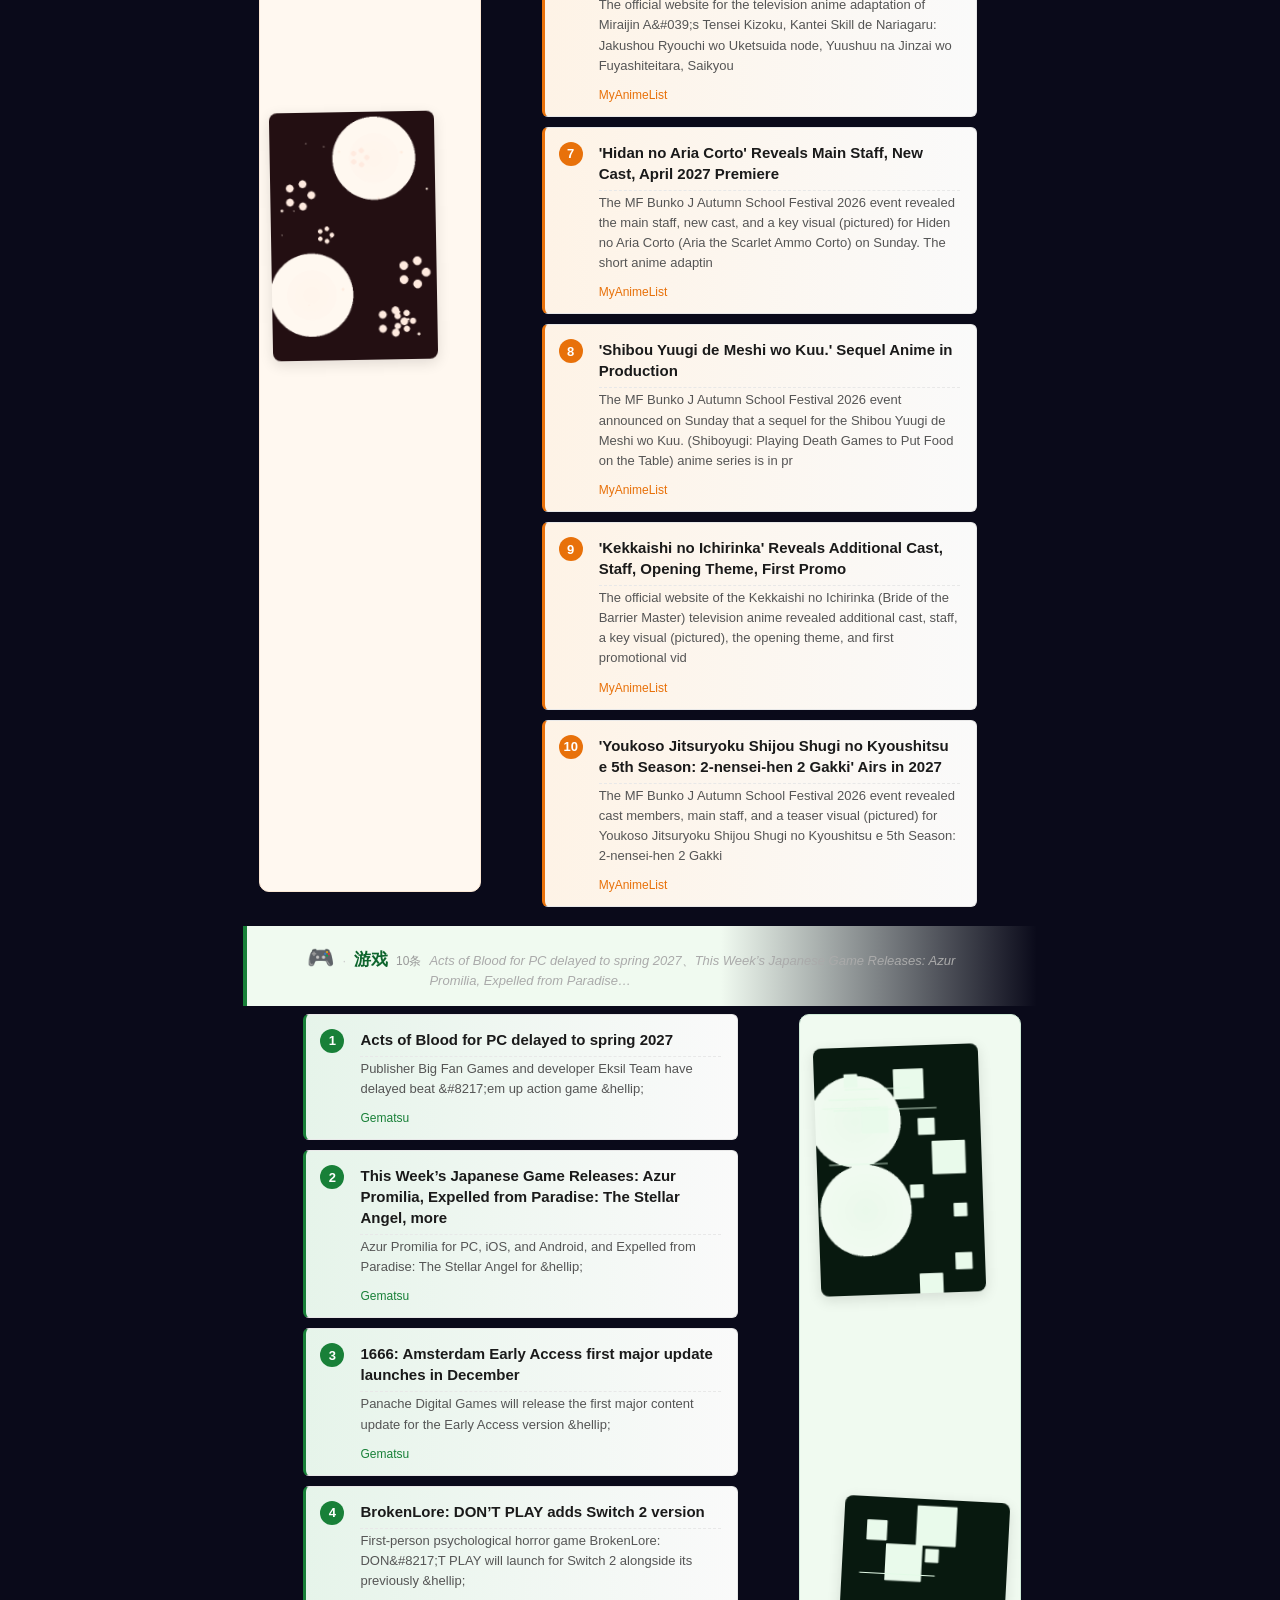
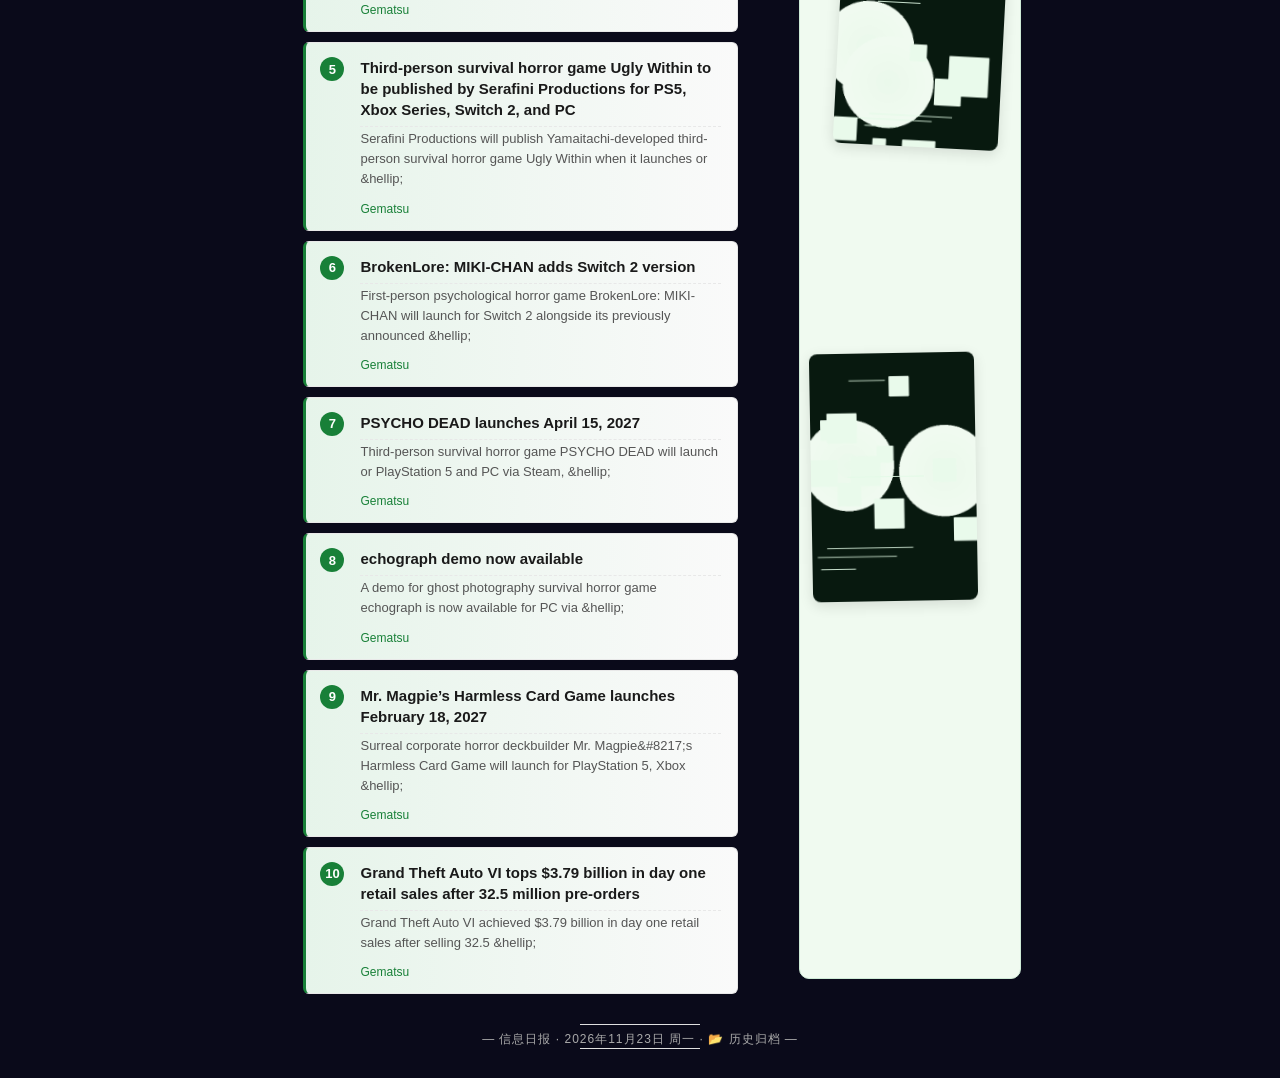
==== commit 6b604723: "deploy: 1802709106/daily-test@cd28981c60e3d0cc2628f4b927d481678fea1ebb" ====
--- a/index.html
+++ b/index.html
@@ -4,7 +4,7 @@
   <meta charset="UTF-8" />
   <meta name="viewport" content="width=device-width, initial-scale=1.0" />
   <title>信息日报</title>
-  <script type="module" crossorigin src="./assets/index-D99jZU-t.js"></script>
+  <script type="module" crossorigin src="./assets/index-DRWWH9Hs.js"></script>
   <link rel="stylesheet" crossorigin href="./assets/index-waKtW6sW.css">
 </head>
 <body>
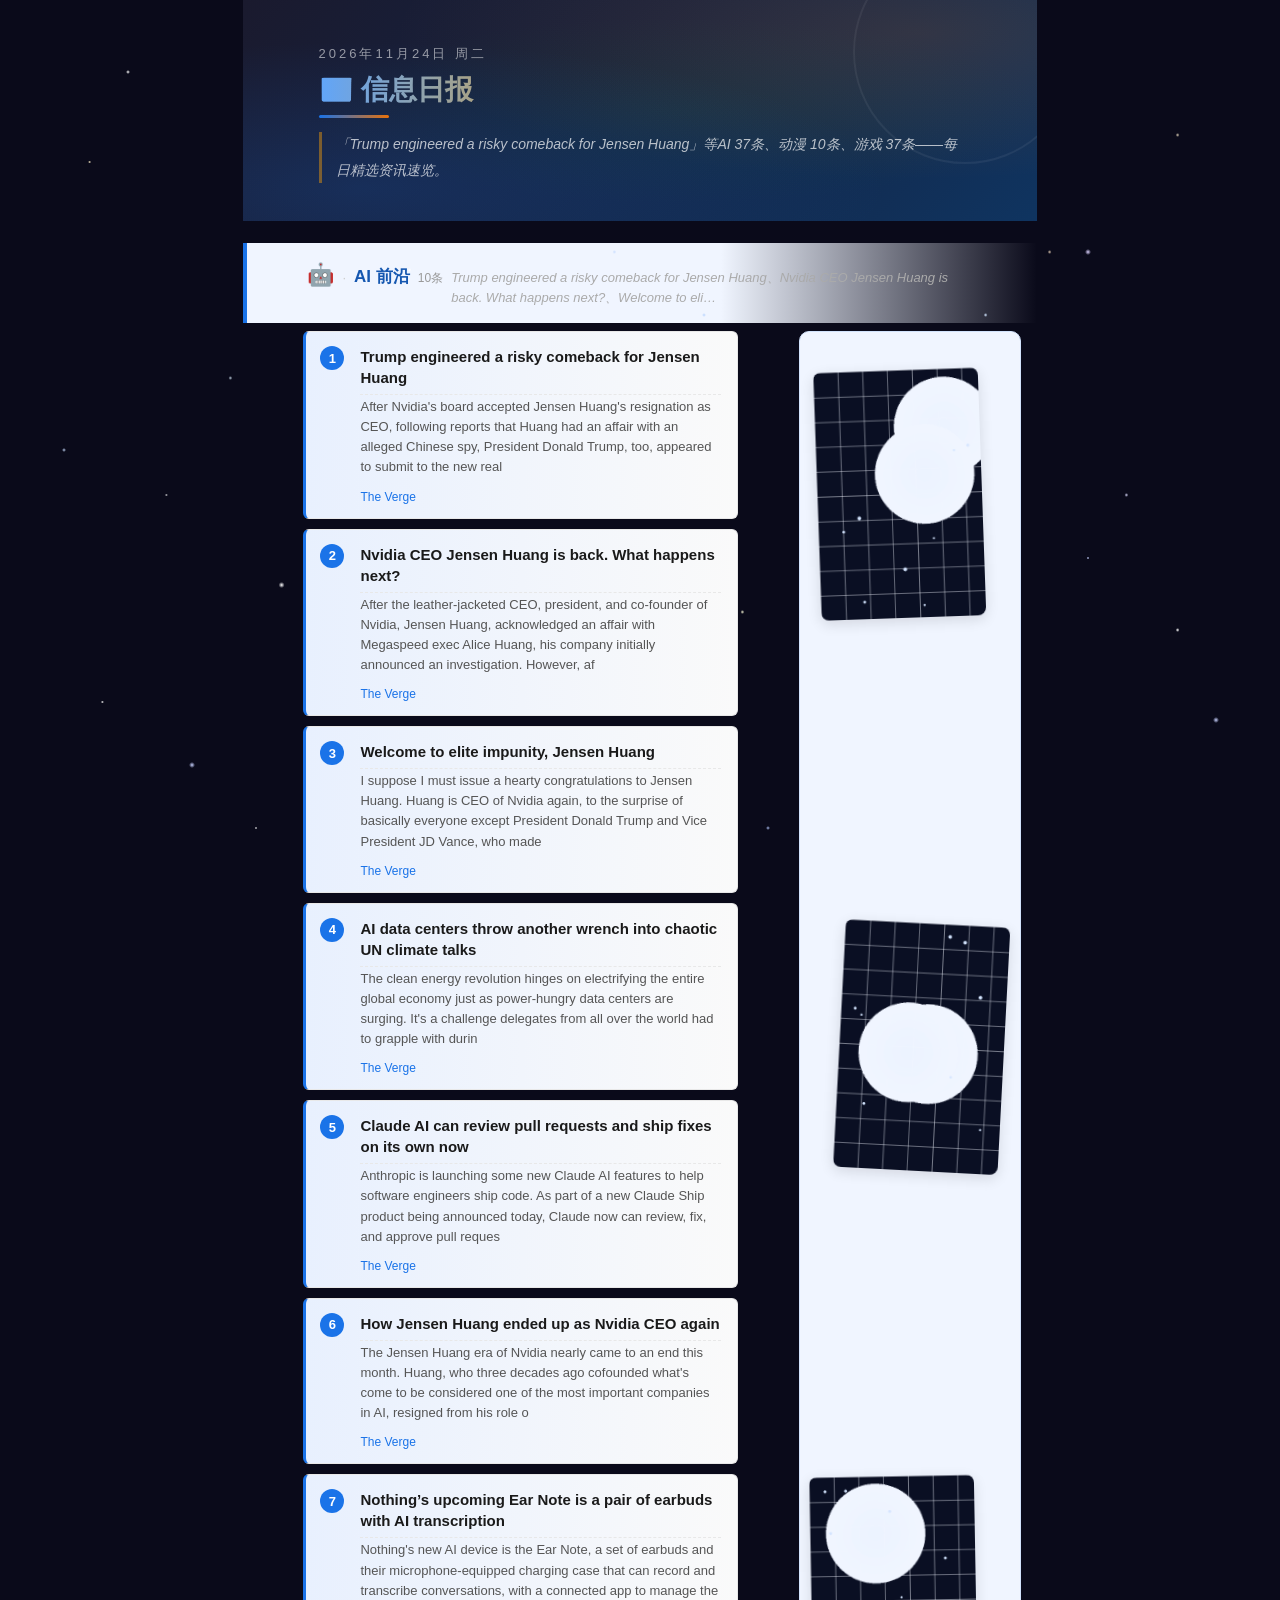
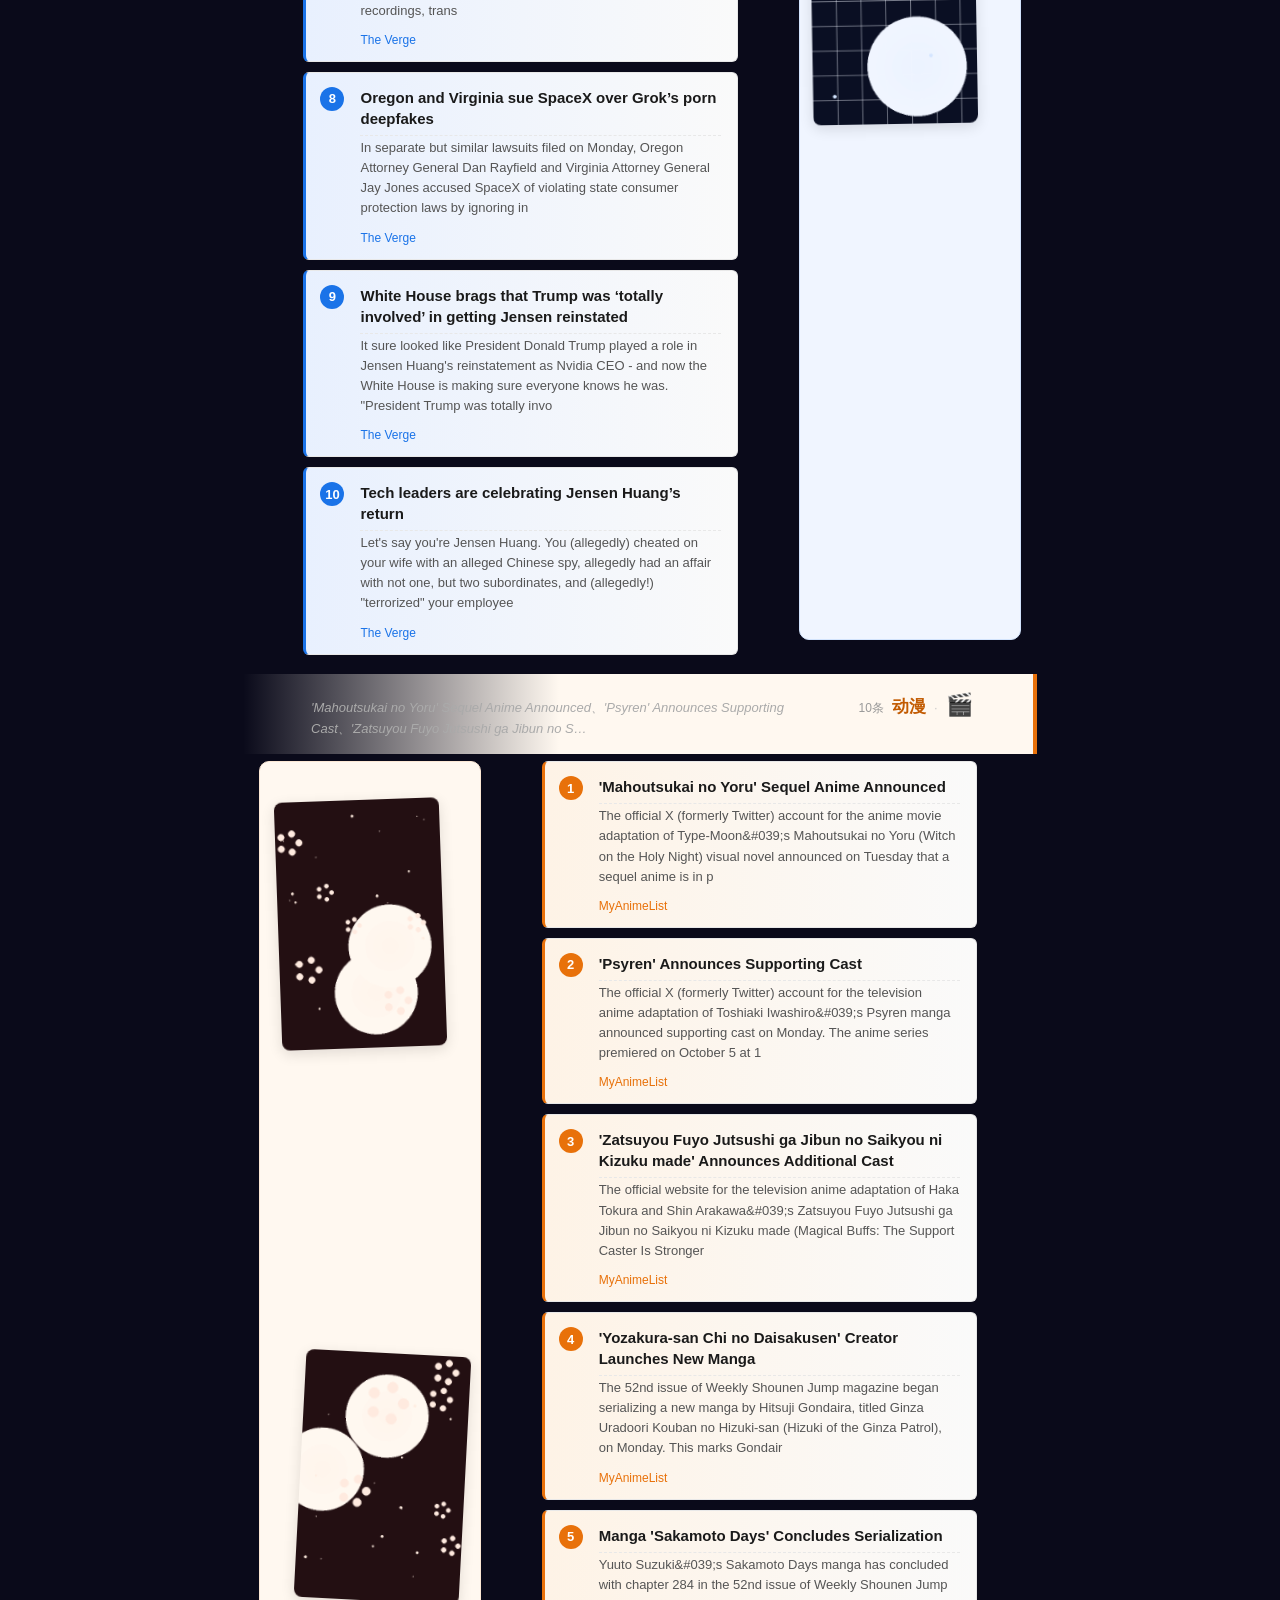
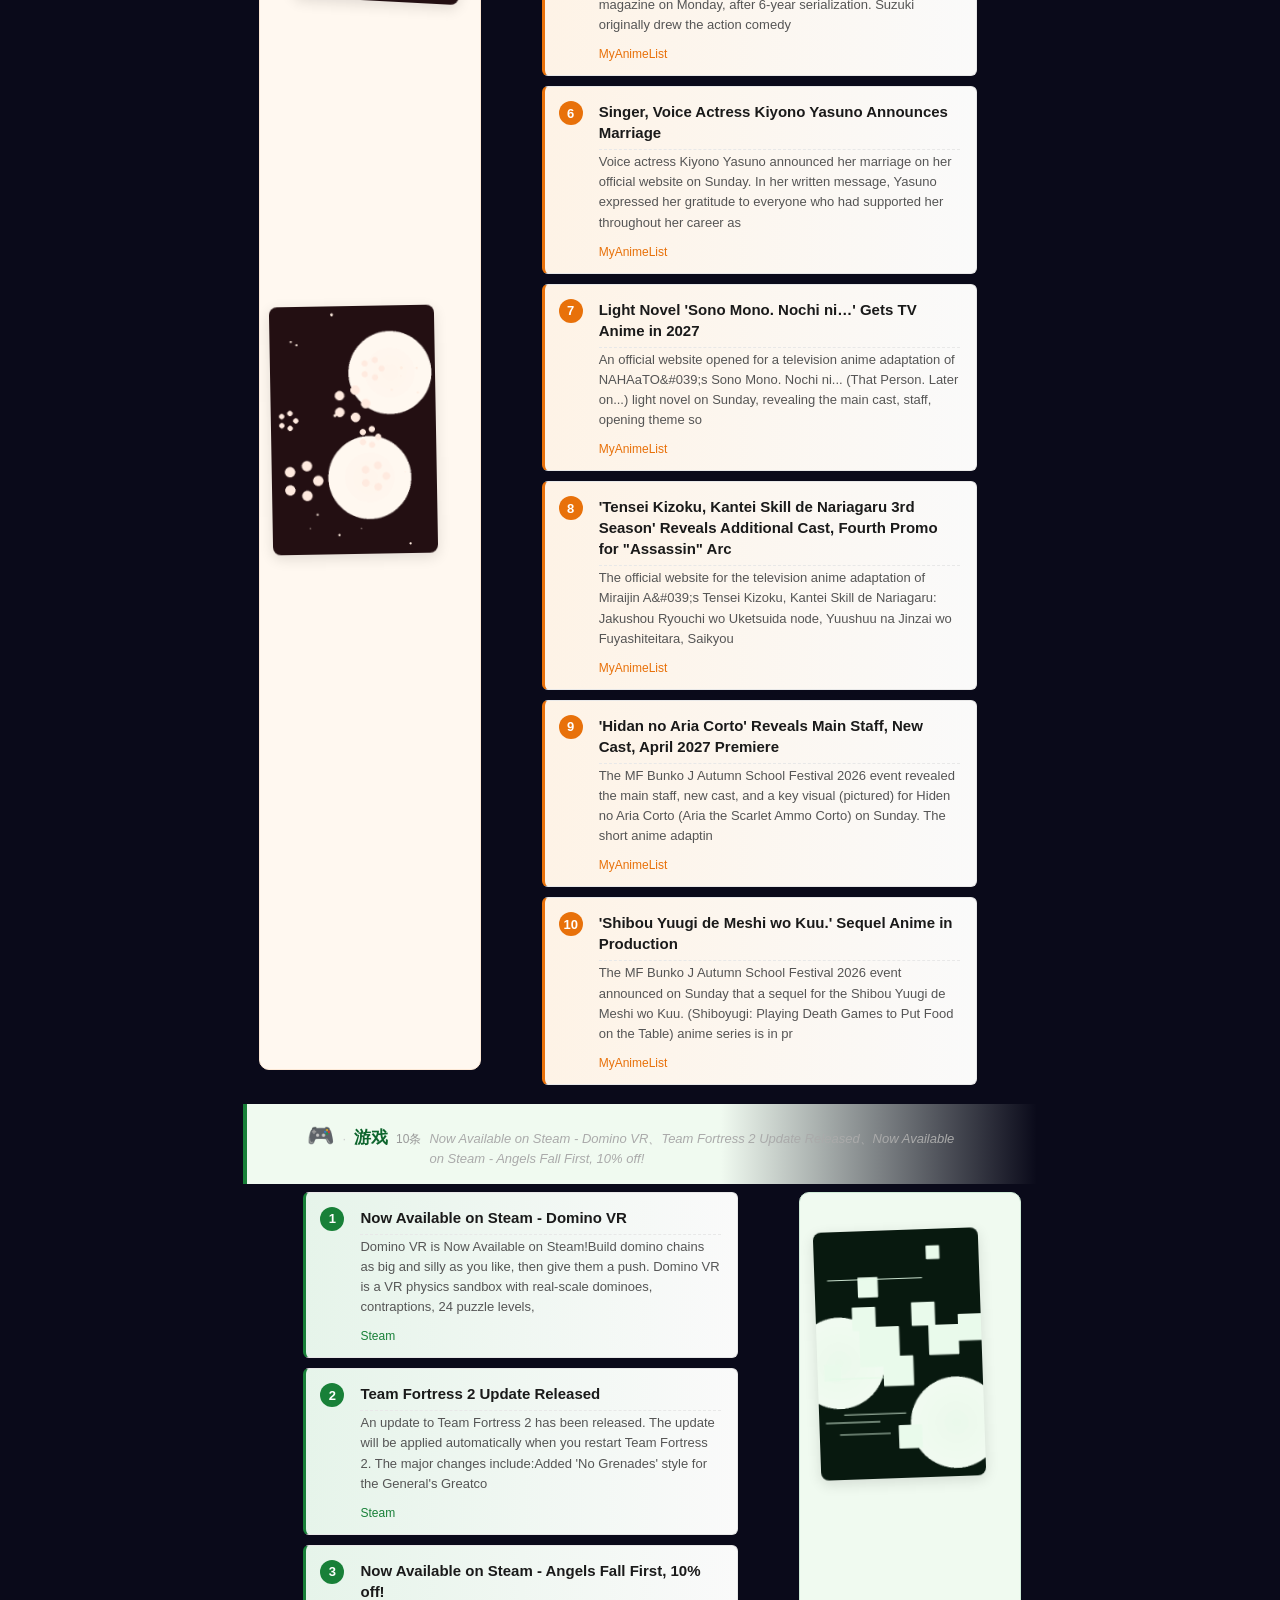
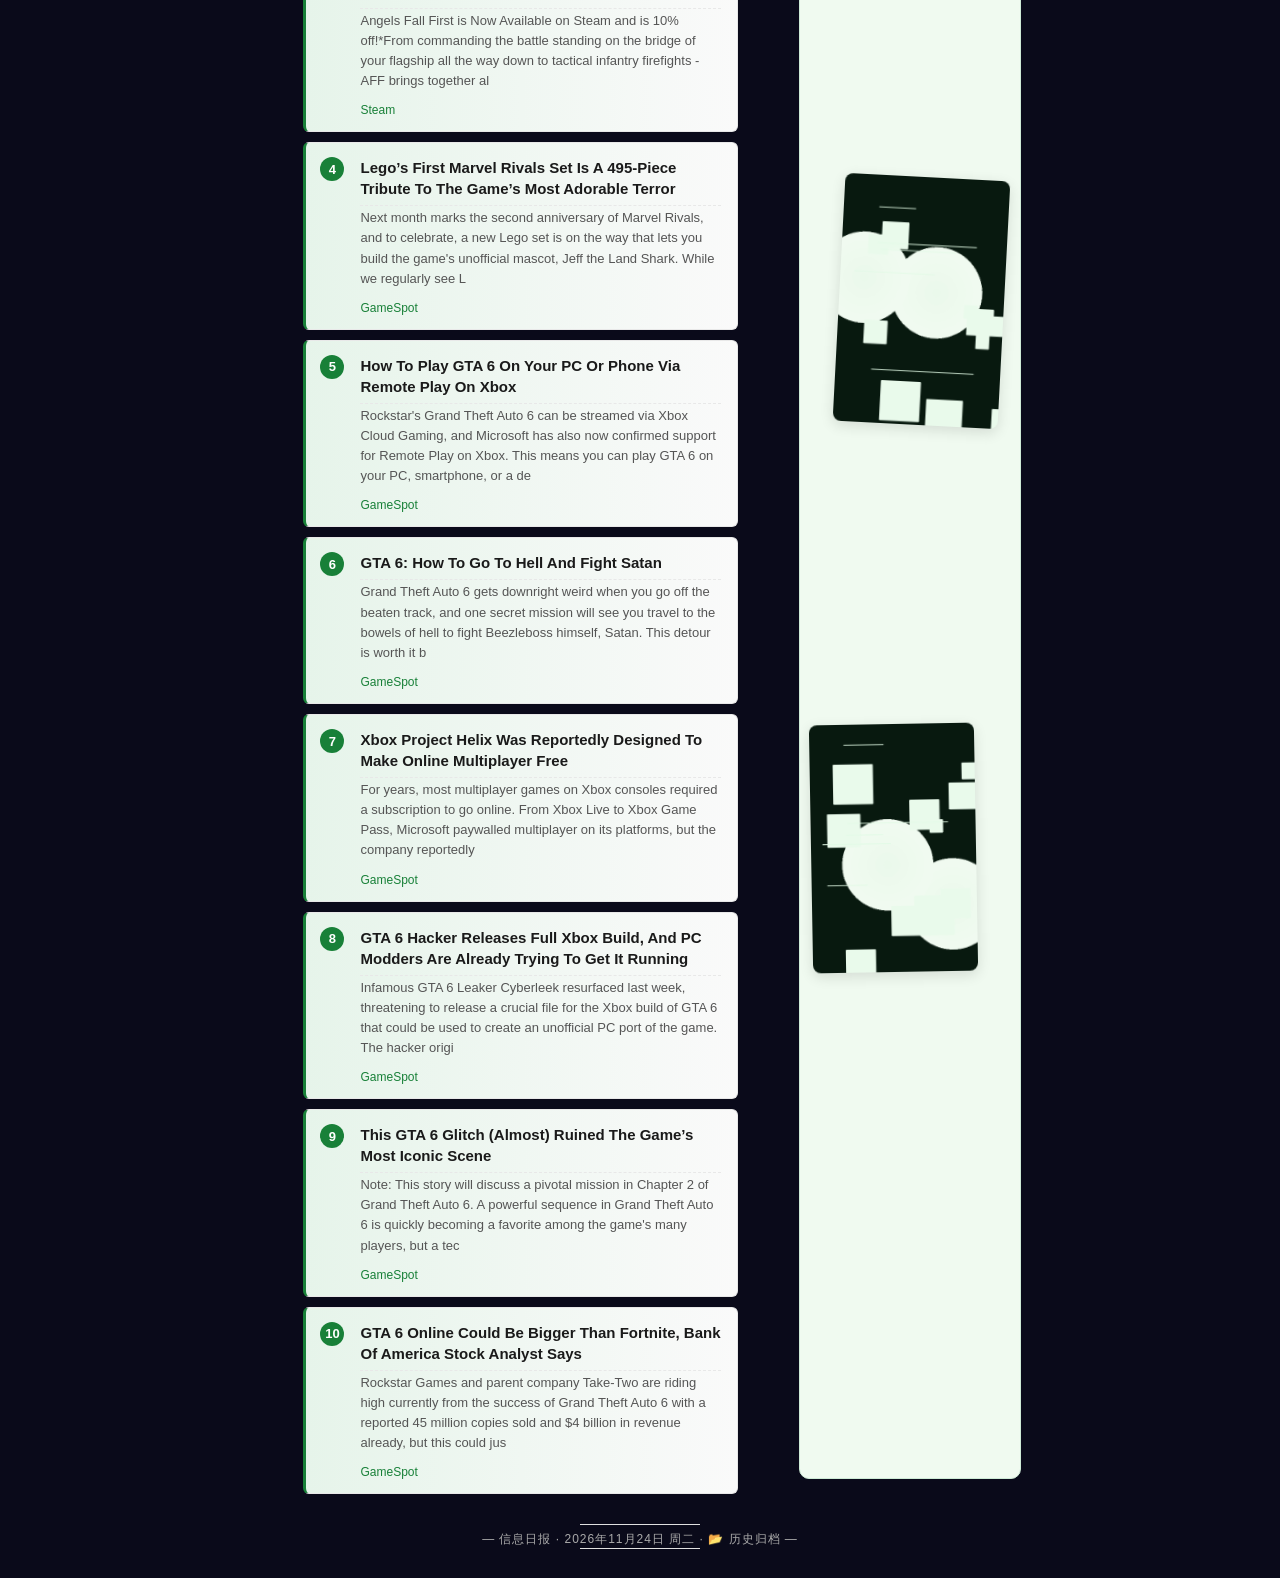
==== commit 3068f583: "deploy: 1802709106/daily-test@cd28981c60e3d0cc2628f4b927d481678fea1ebb" ====
--- a/index.html
+++ b/index.html
@@ -4,7 +4,7 @@
   <meta charset="UTF-8" />
   <meta name="viewport" content="width=device-width, initial-scale=1.0" />
   <title>信息日报</title>
-  <script type="module" crossorigin src="./assets/index-DRWWH9Hs.js"></script>
+  <script type="module" crossorigin src="./assets/index-Dm2QhTxl.js"></script>
   <link rel="stylesheet" crossorigin href="./assets/index-waKtW6sW.css">
 </head>
 <body>
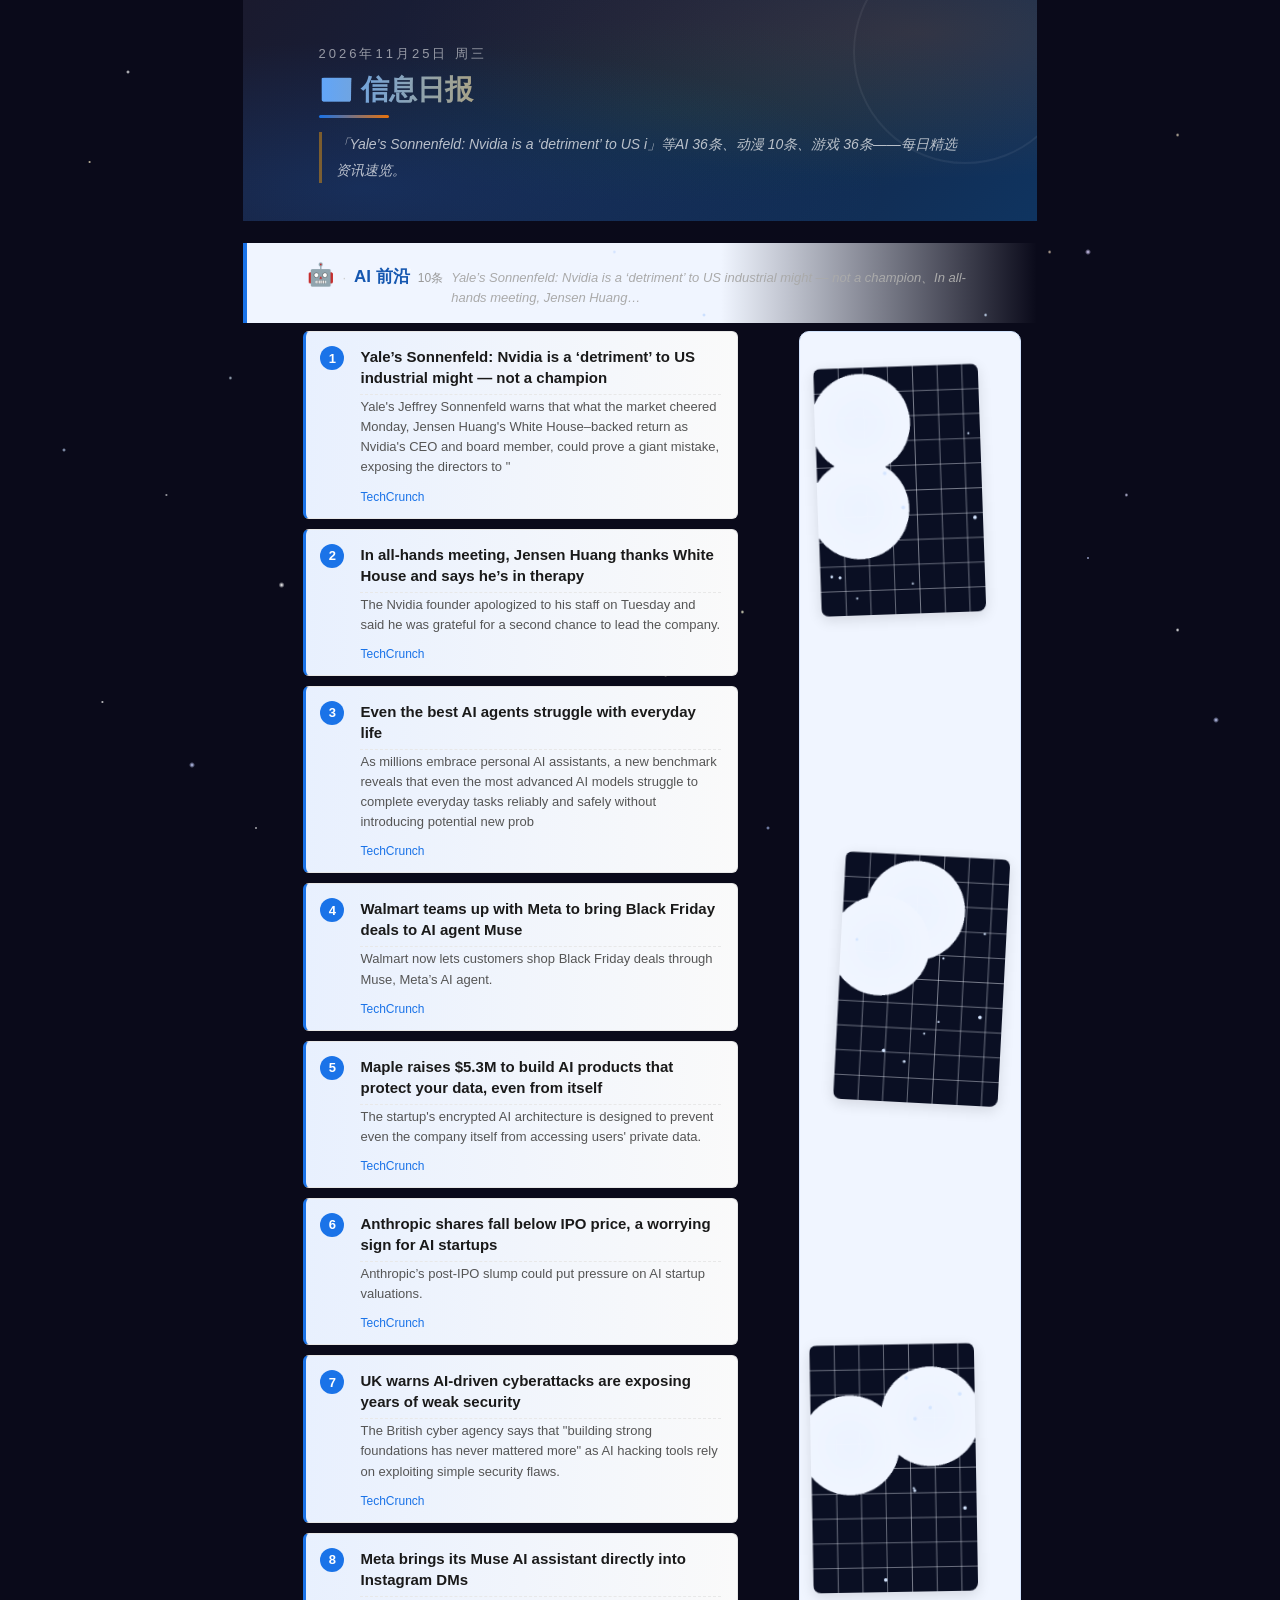
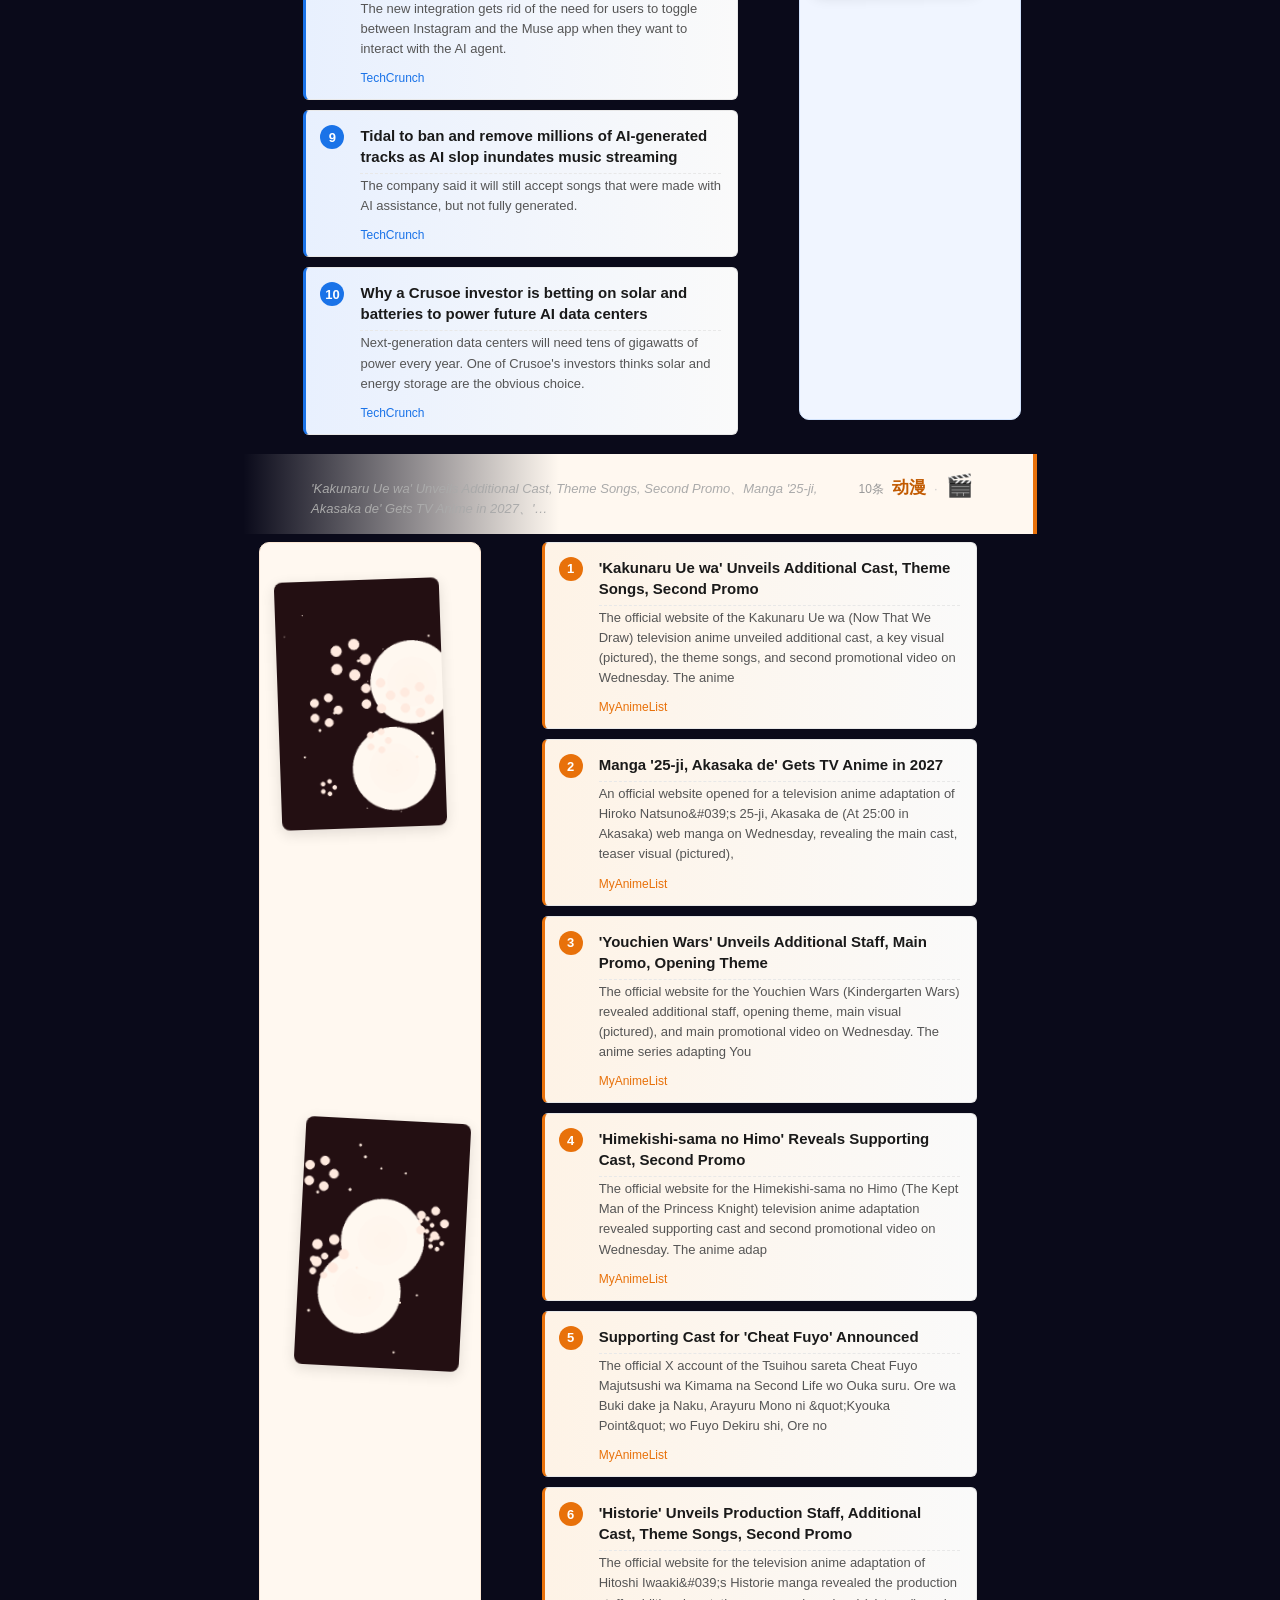
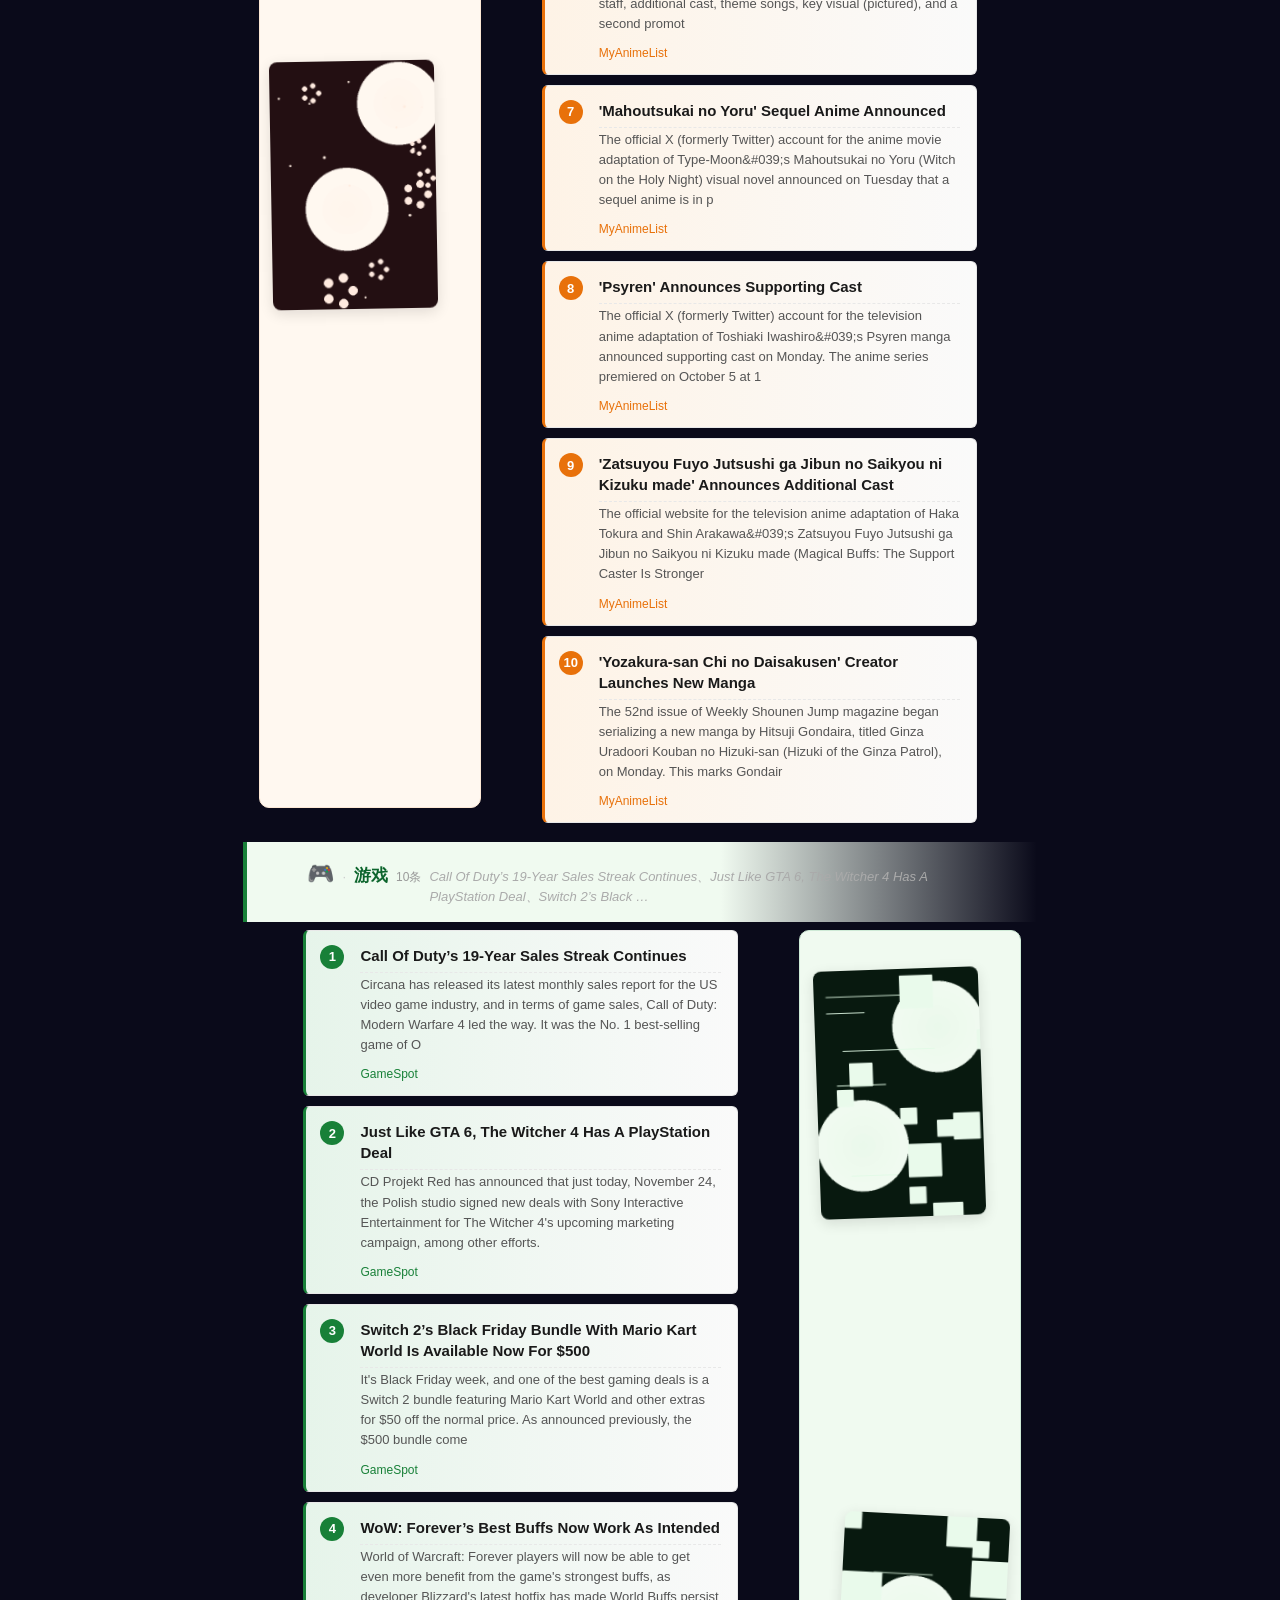
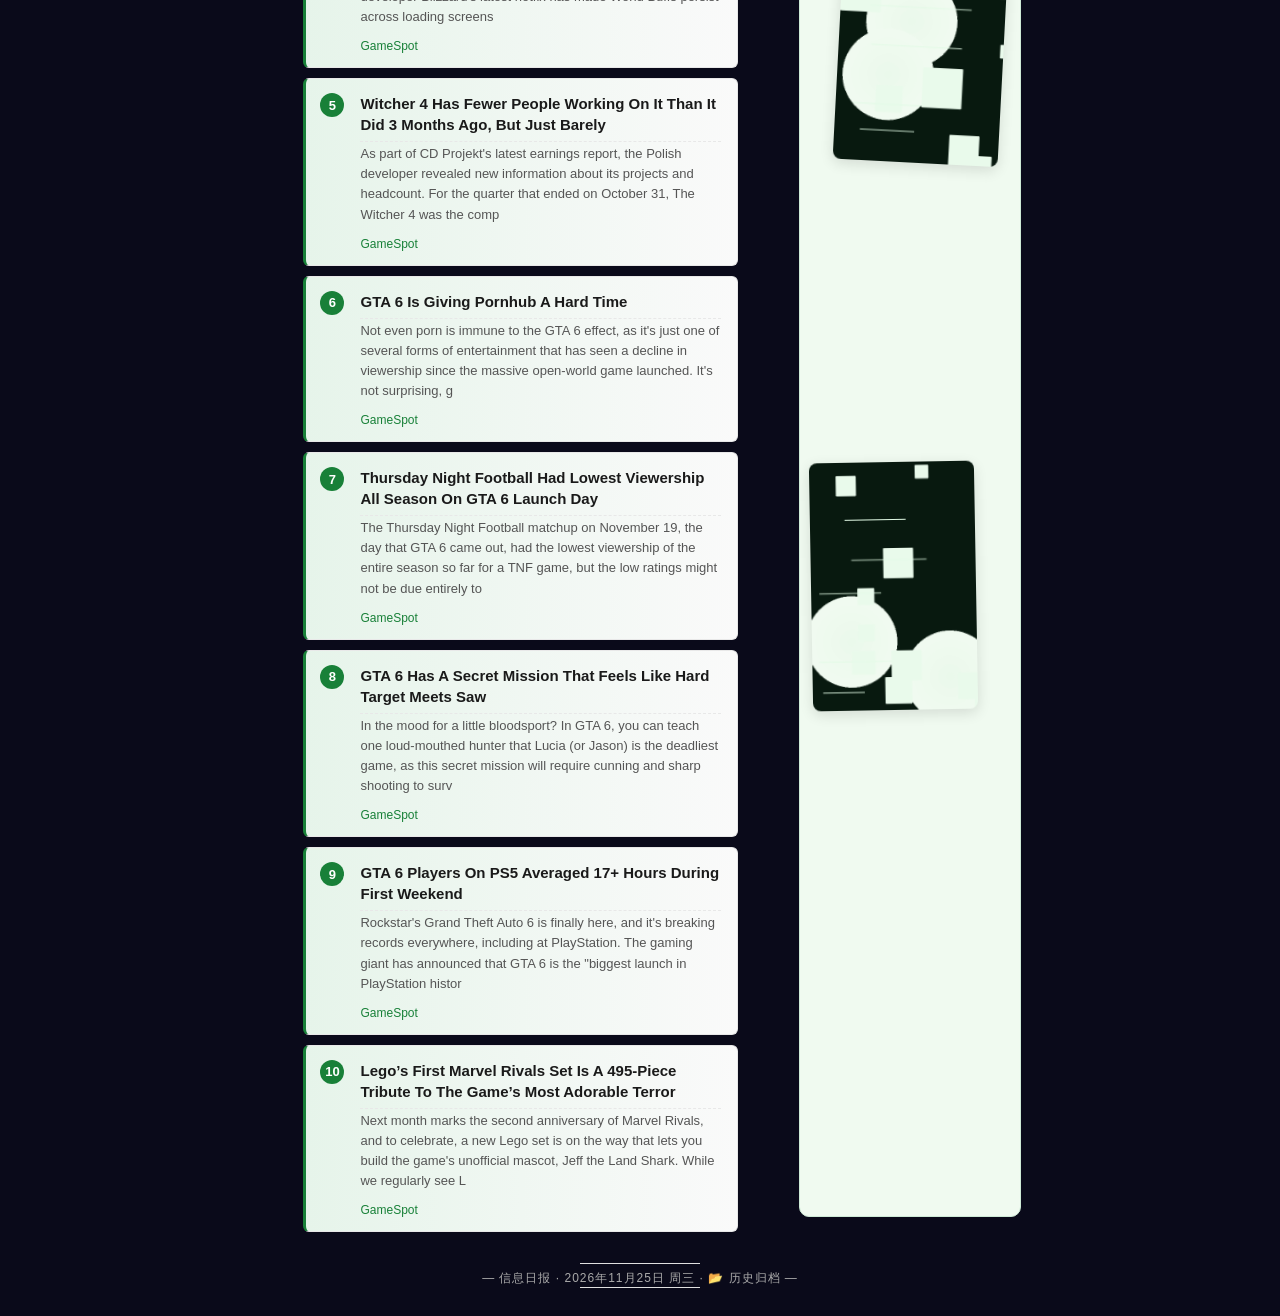
==== commit bc639e42: "deploy: 1802709106/daily-test@cd28981c60e3d0cc2628f4b927d481678fea1ebb" ====
--- a/index.html
+++ b/index.html
@@ -4,7 +4,7 @@
   <meta charset="UTF-8" />
   <meta name="viewport" content="width=device-width, initial-scale=1.0" />
   <title>信息日报</title>
-  <script type="module" crossorigin src="./assets/index-Dm2QhTxl.js"></script>
+  <script type="module" crossorigin src="./assets/index-CRKxt6St.js"></script>
   <link rel="stylesheet" crossorigin href="./assets/index-waKtW6sW.css">
 </head>
 <body>
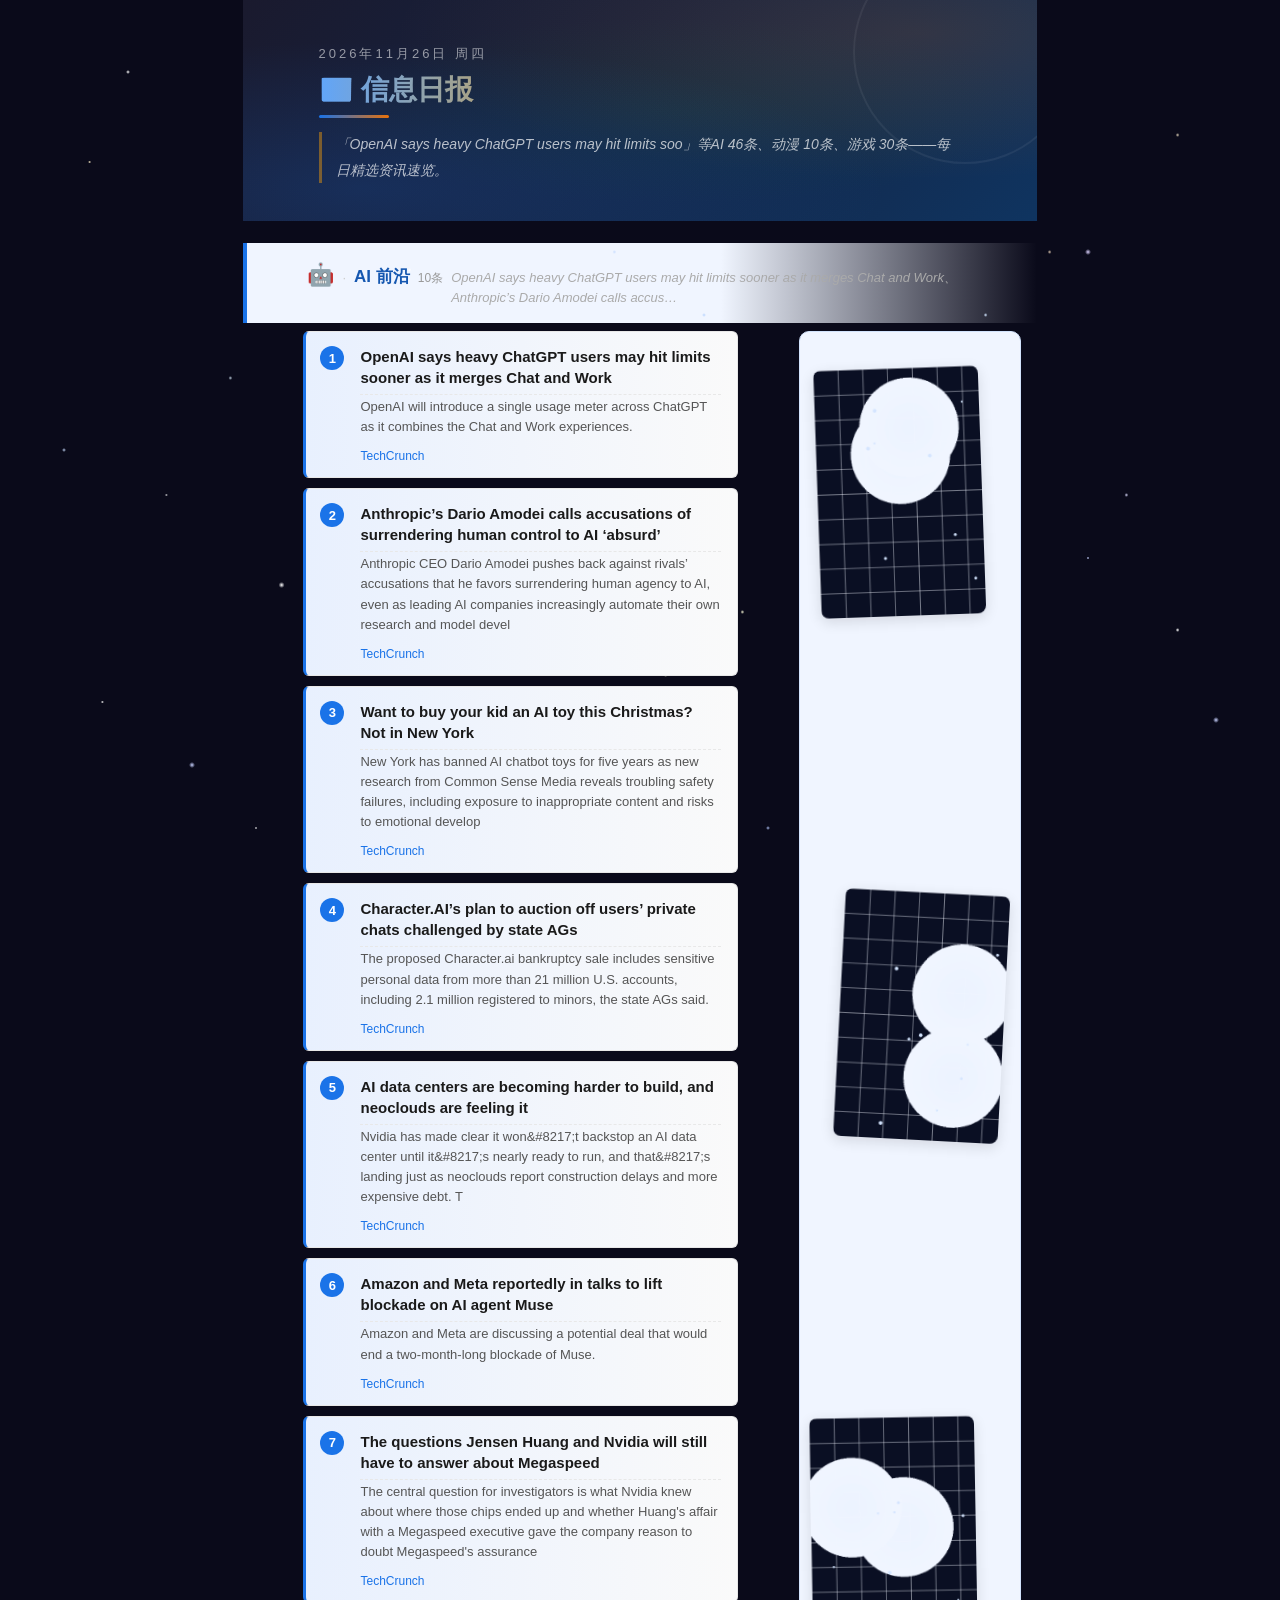
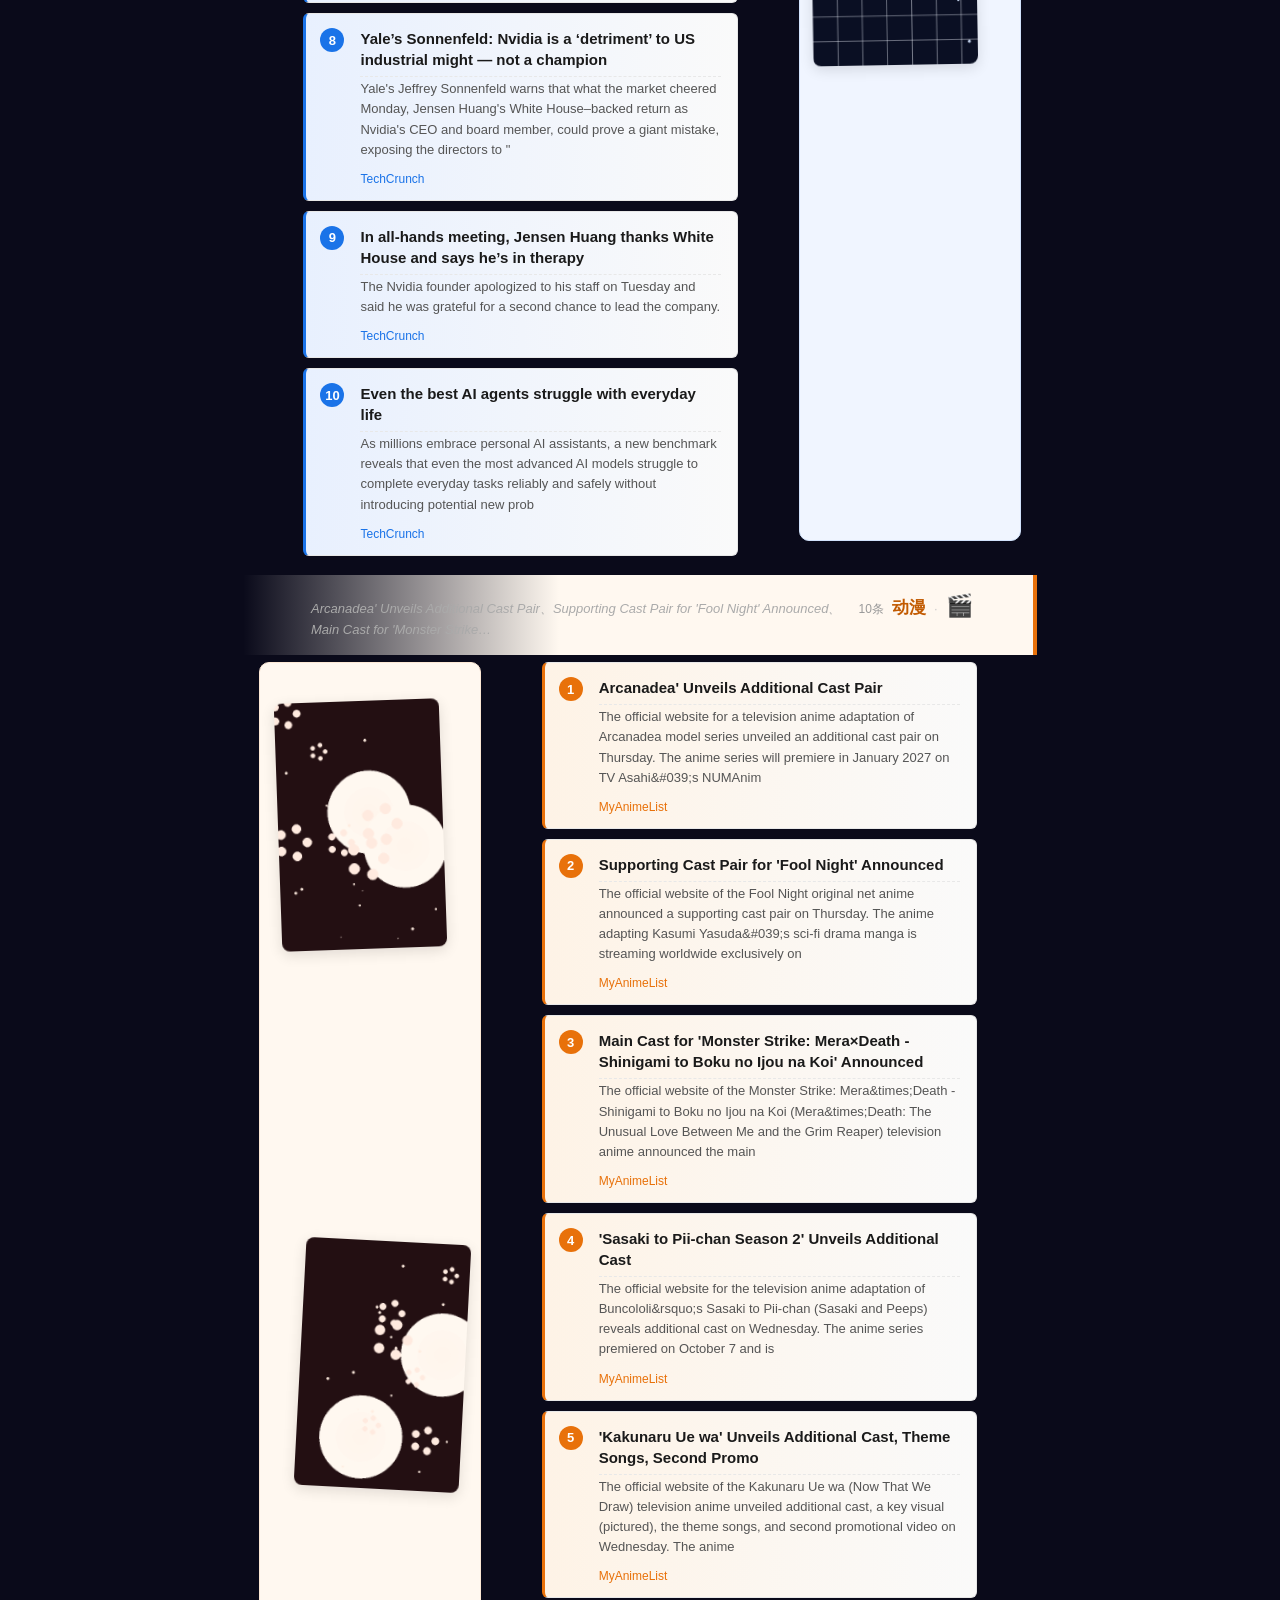
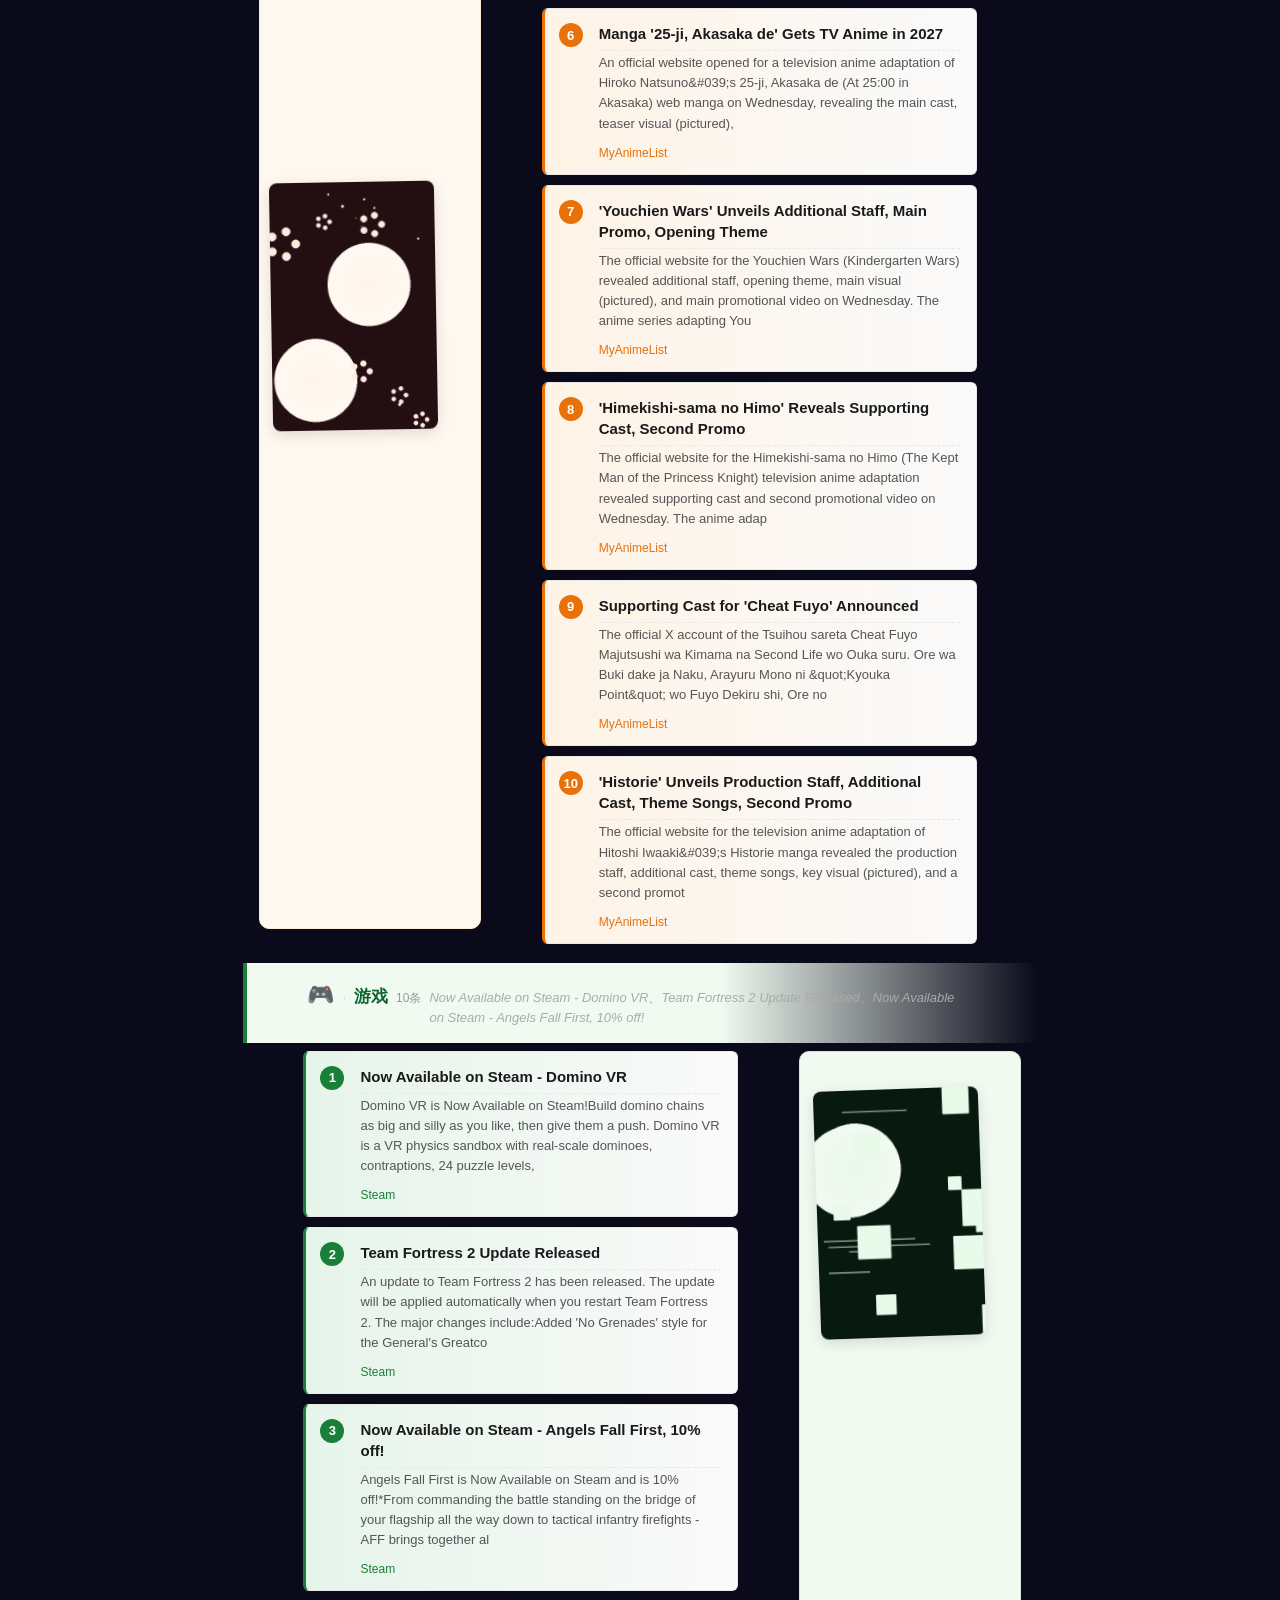
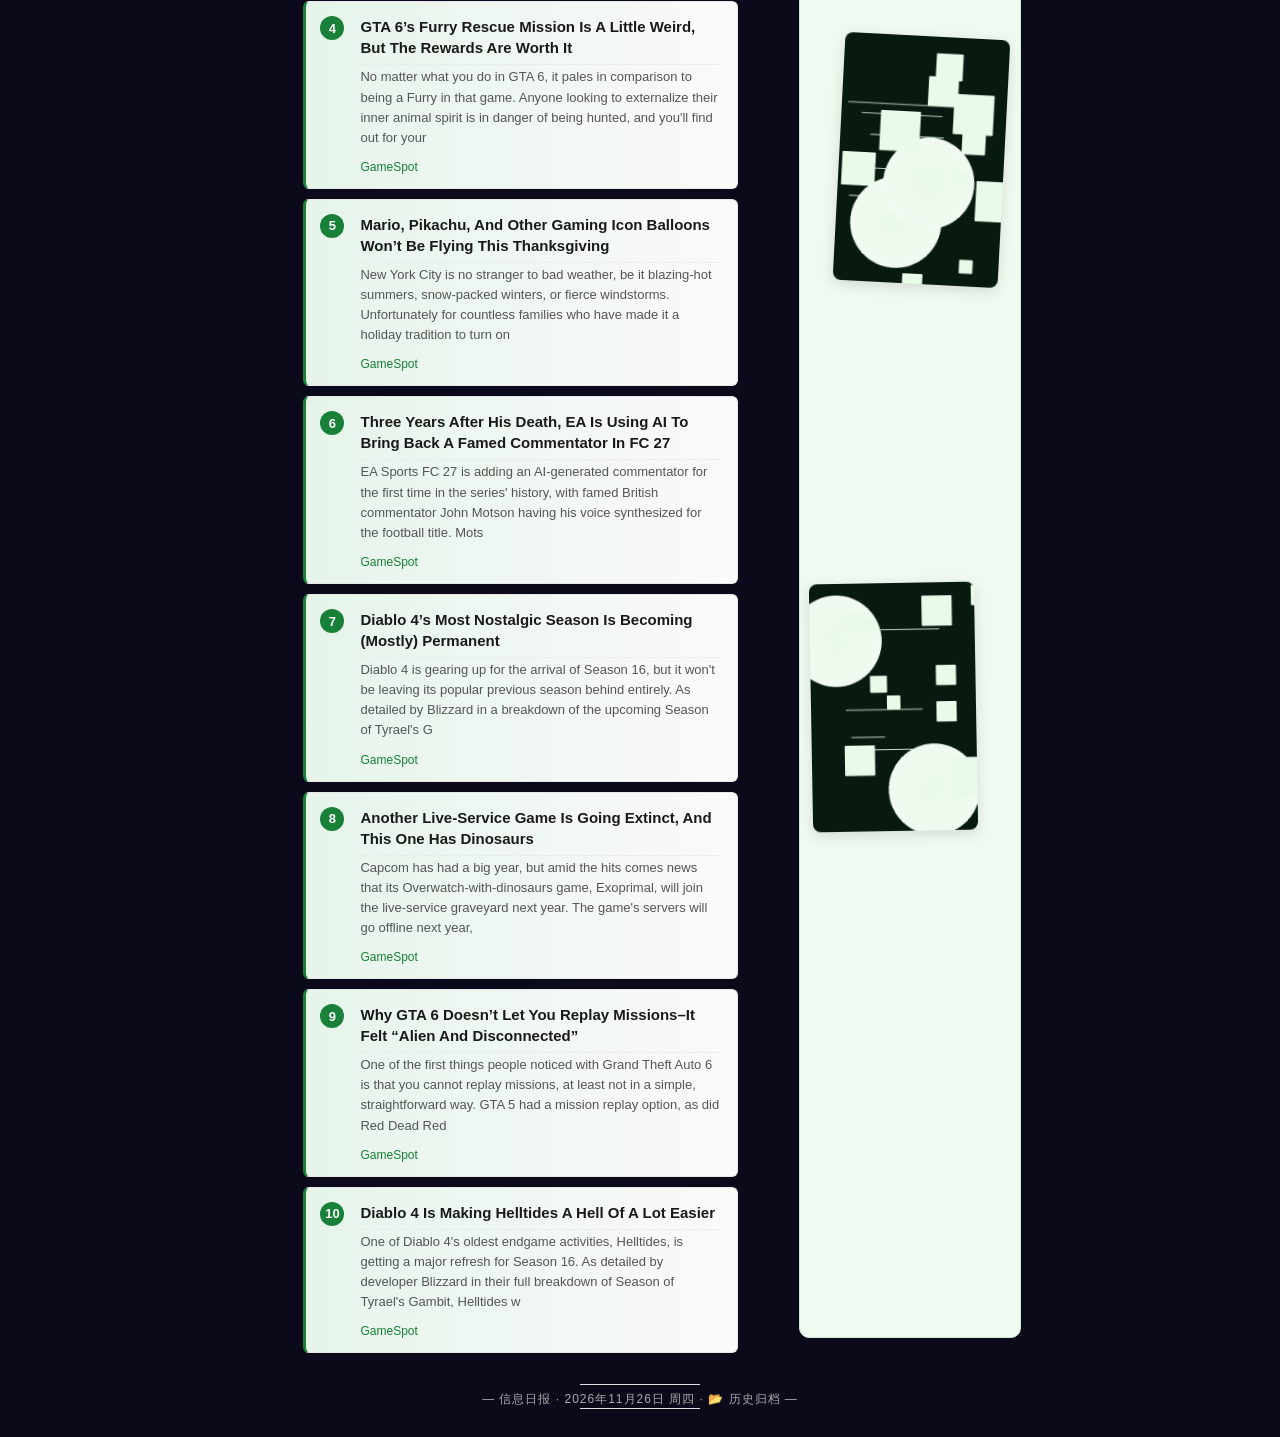
==== commit d3615b33: "deploy: 1802709106/daily-test@cd28981c60e3d0cc2628f4b927d481678fea1ebb" ====
--- a/index.html
+++ b/index.html
@@ -4,7 +4,7 @@
   <meta charset="UTF-8" />
   <meta name="viewport" content="width=device-width, initial-scale=1.0" />
   <title>信息日报</title>
-  <script type="module" crossorigin src="./assets/index-CRKxt6St.js"></script>
+  <script type="module" crossorigin src="./assets/index-DYzYsp6i.js"></script>
   <link rel="stylesheet" crossorigin href="./assets/index-waKtW6sW.css">
 </head>
 <body>
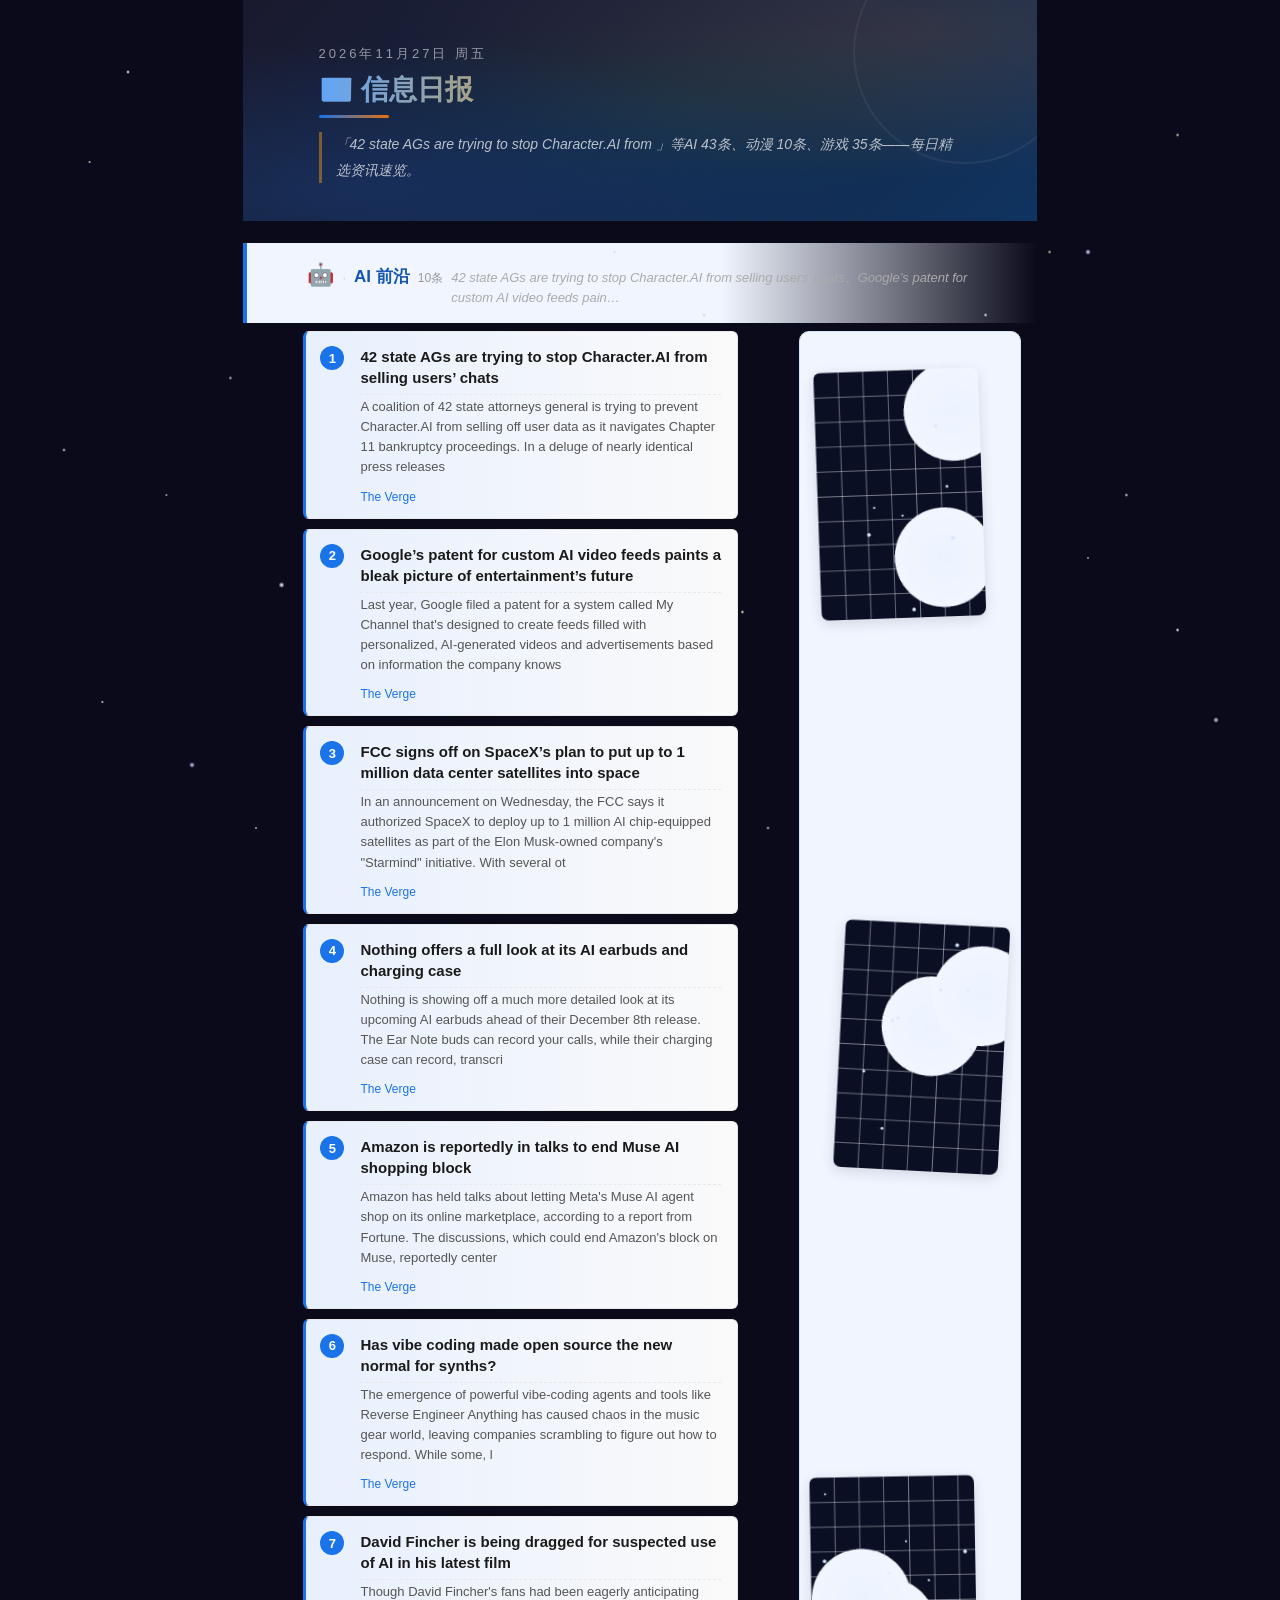
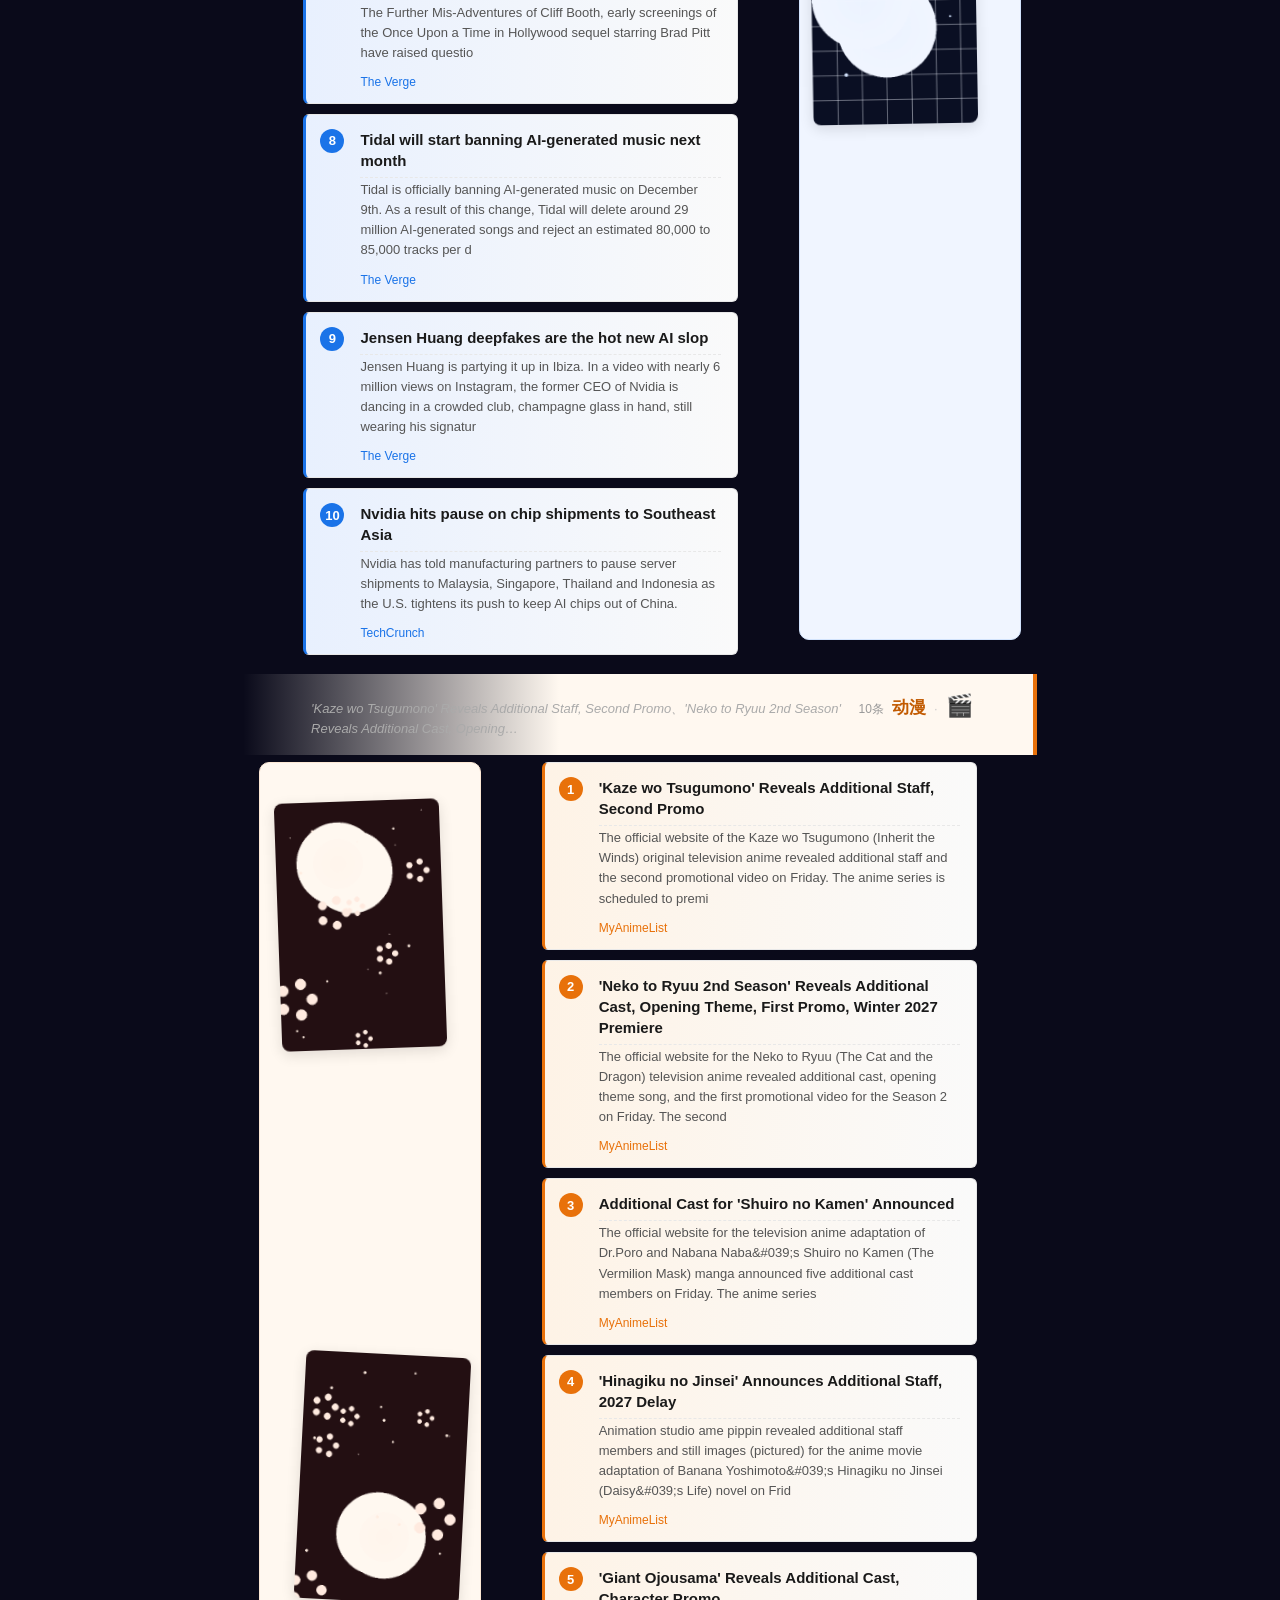
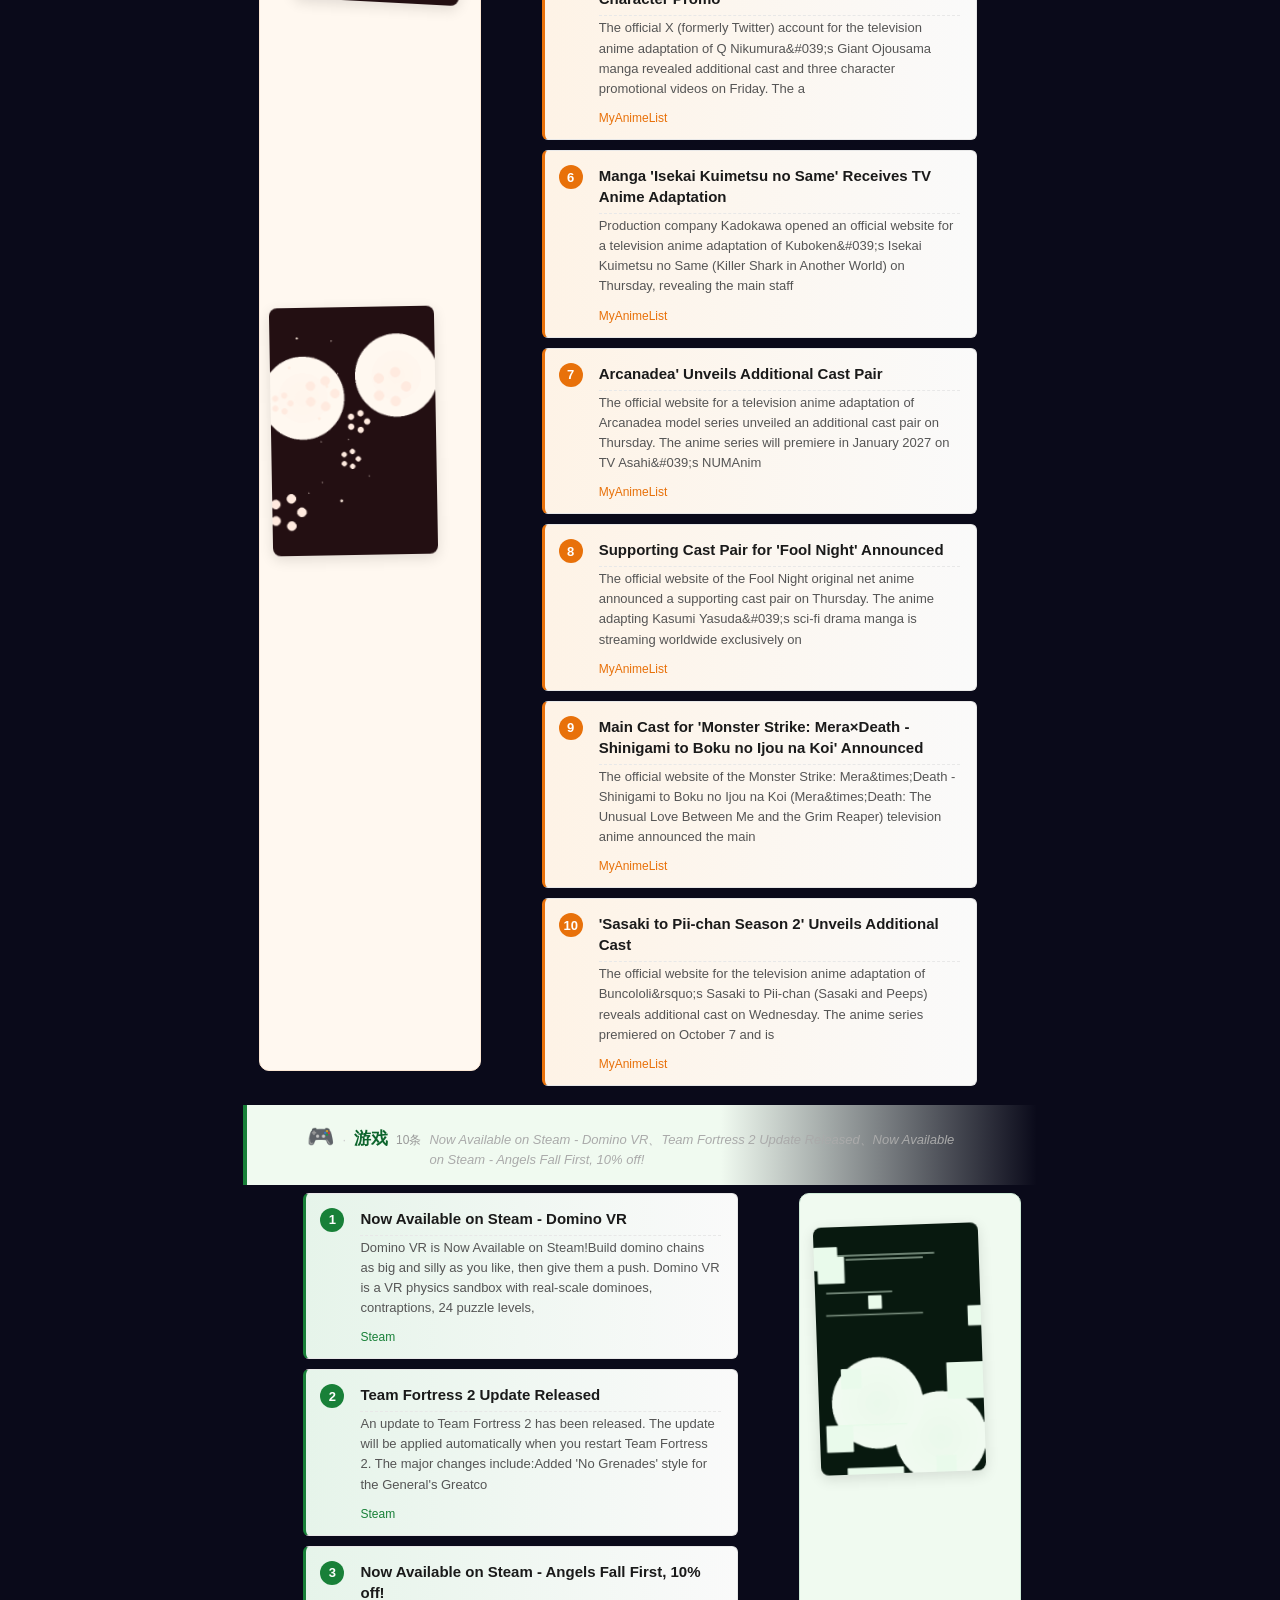
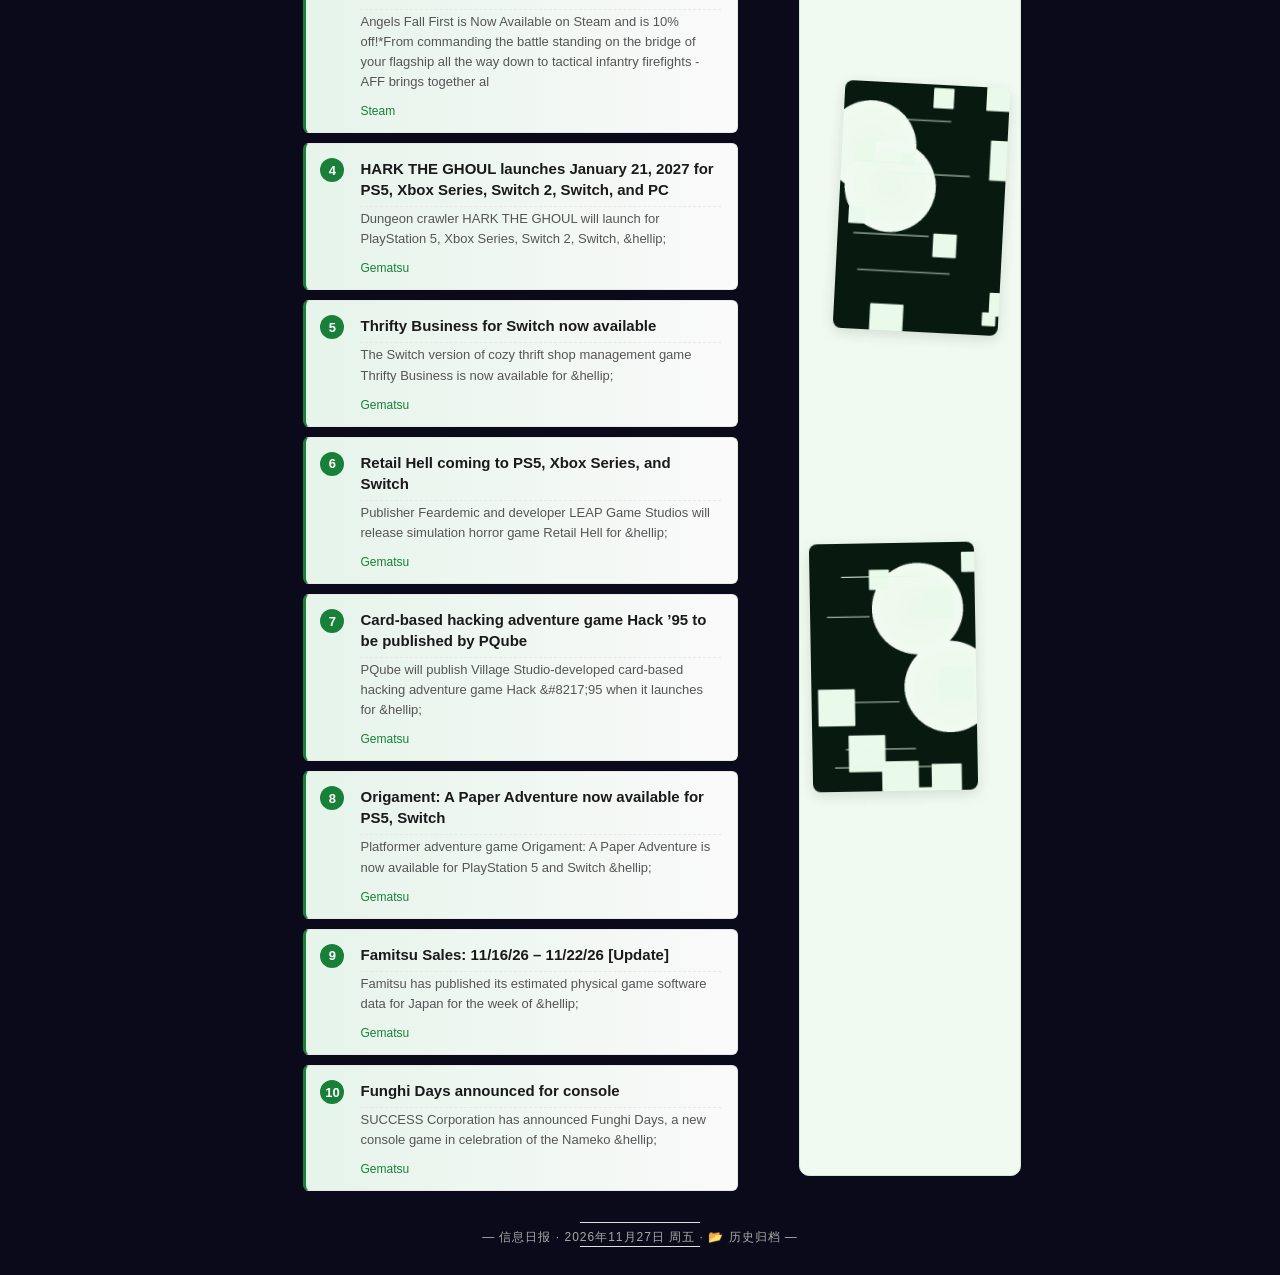
==== commit d367b47d: "deploy: 1802709106/daily-test@cd28981c60e3d0cc2628f4b927d481678fea1ebb" ====
--- a/index.html
+++ b/index.html
@@ -4,7 +4,7 @@
   <meta charset="UTF-8" />
   <meta name="viewport" content="width=device-width, initial-scale=1.0" />
   <title>信息日报</title>
-  <script type="module" crossorigin src="./assets/index-DYzYsp6i.js"></script>
+  <script type="module" crossorigin src="./assets/index-BlUpSe3k.js"></script>
   <link rel="stylesheet" crossorigin href="./assets/index-waKtW6sW.css">
 </head>
 <body>
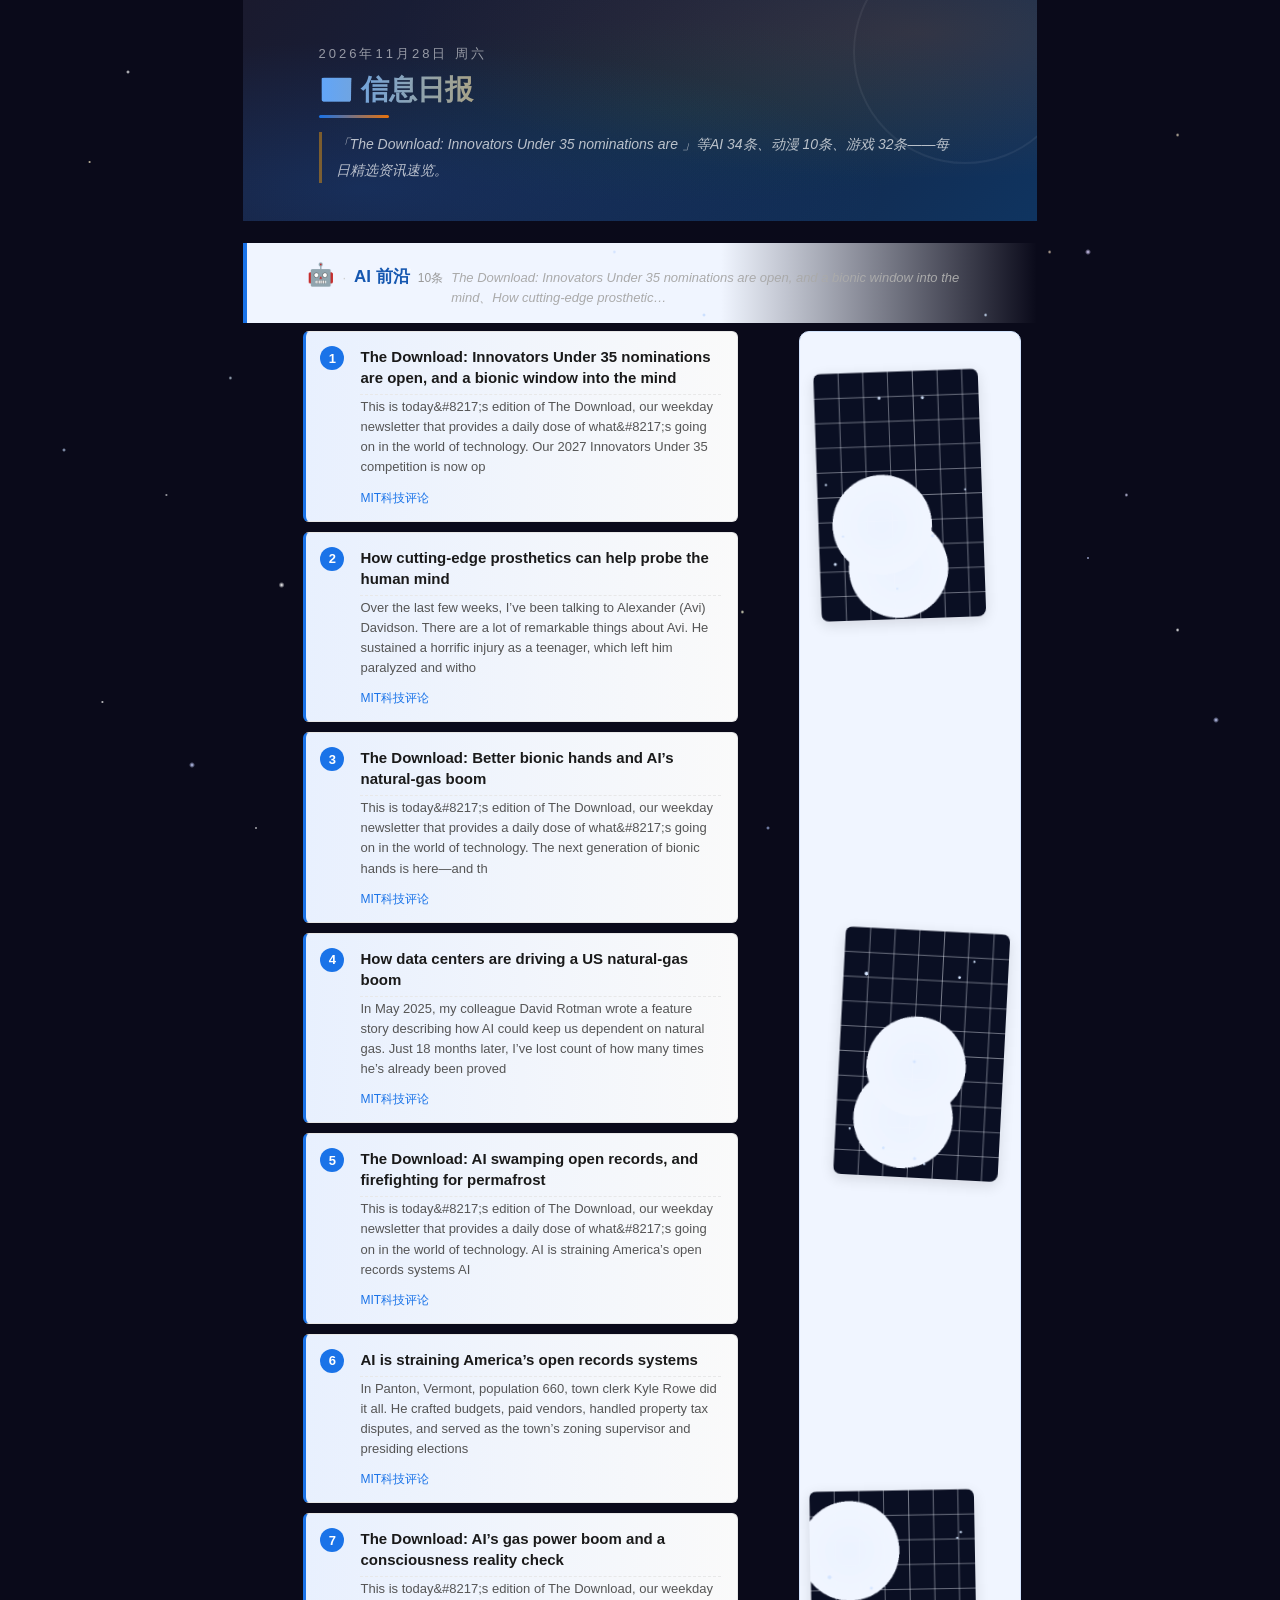
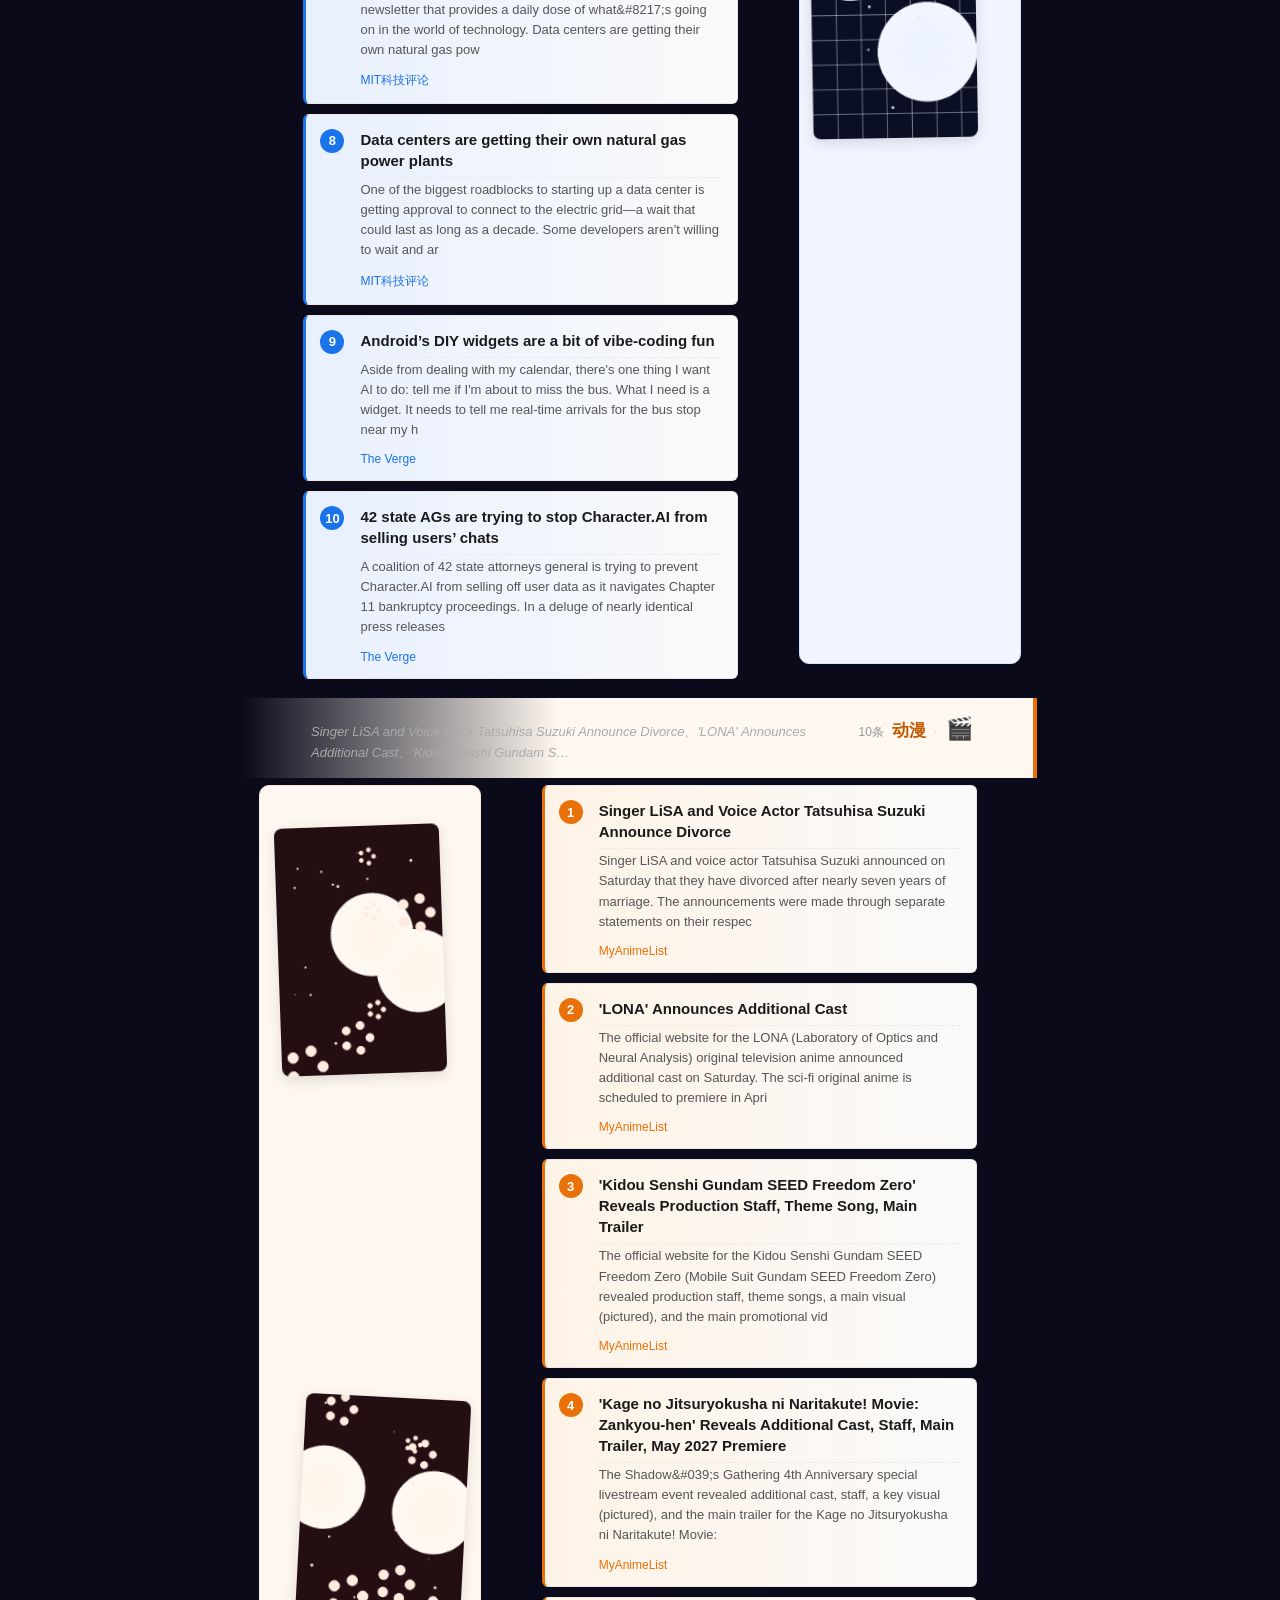
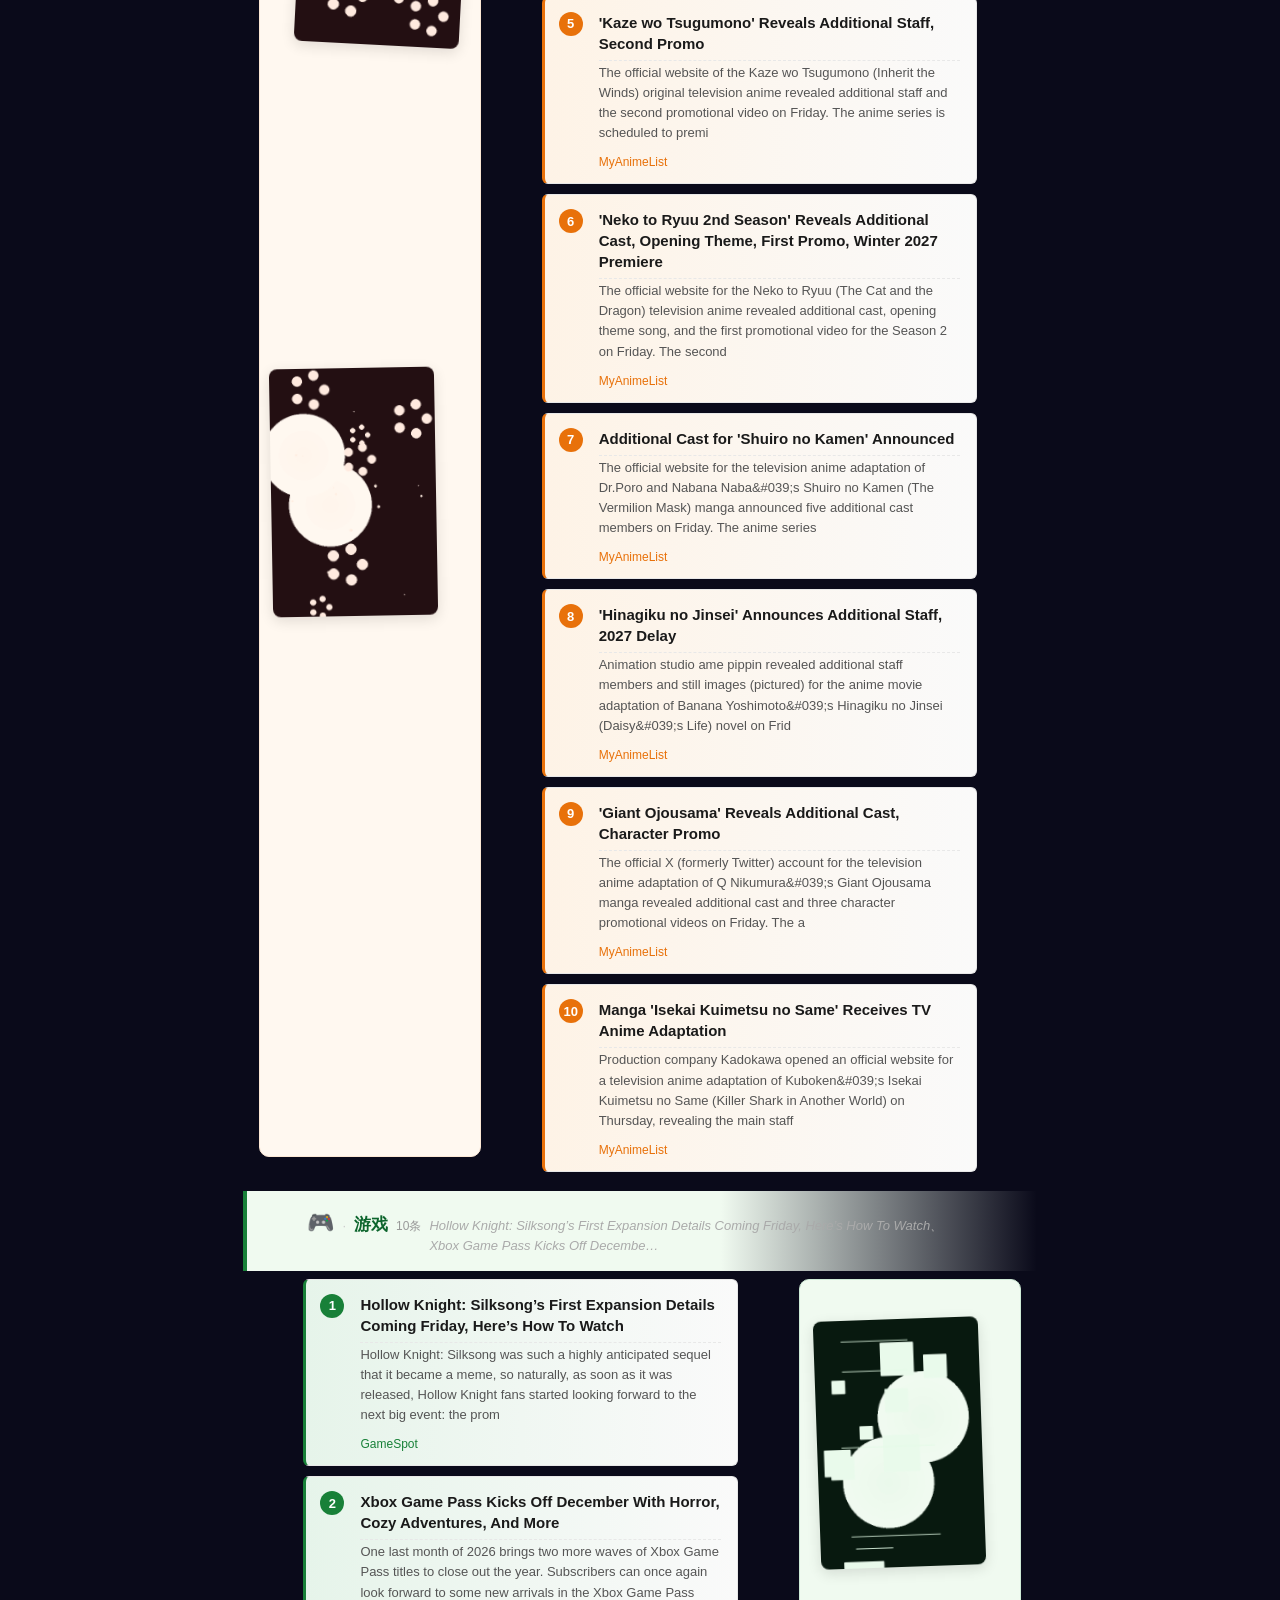
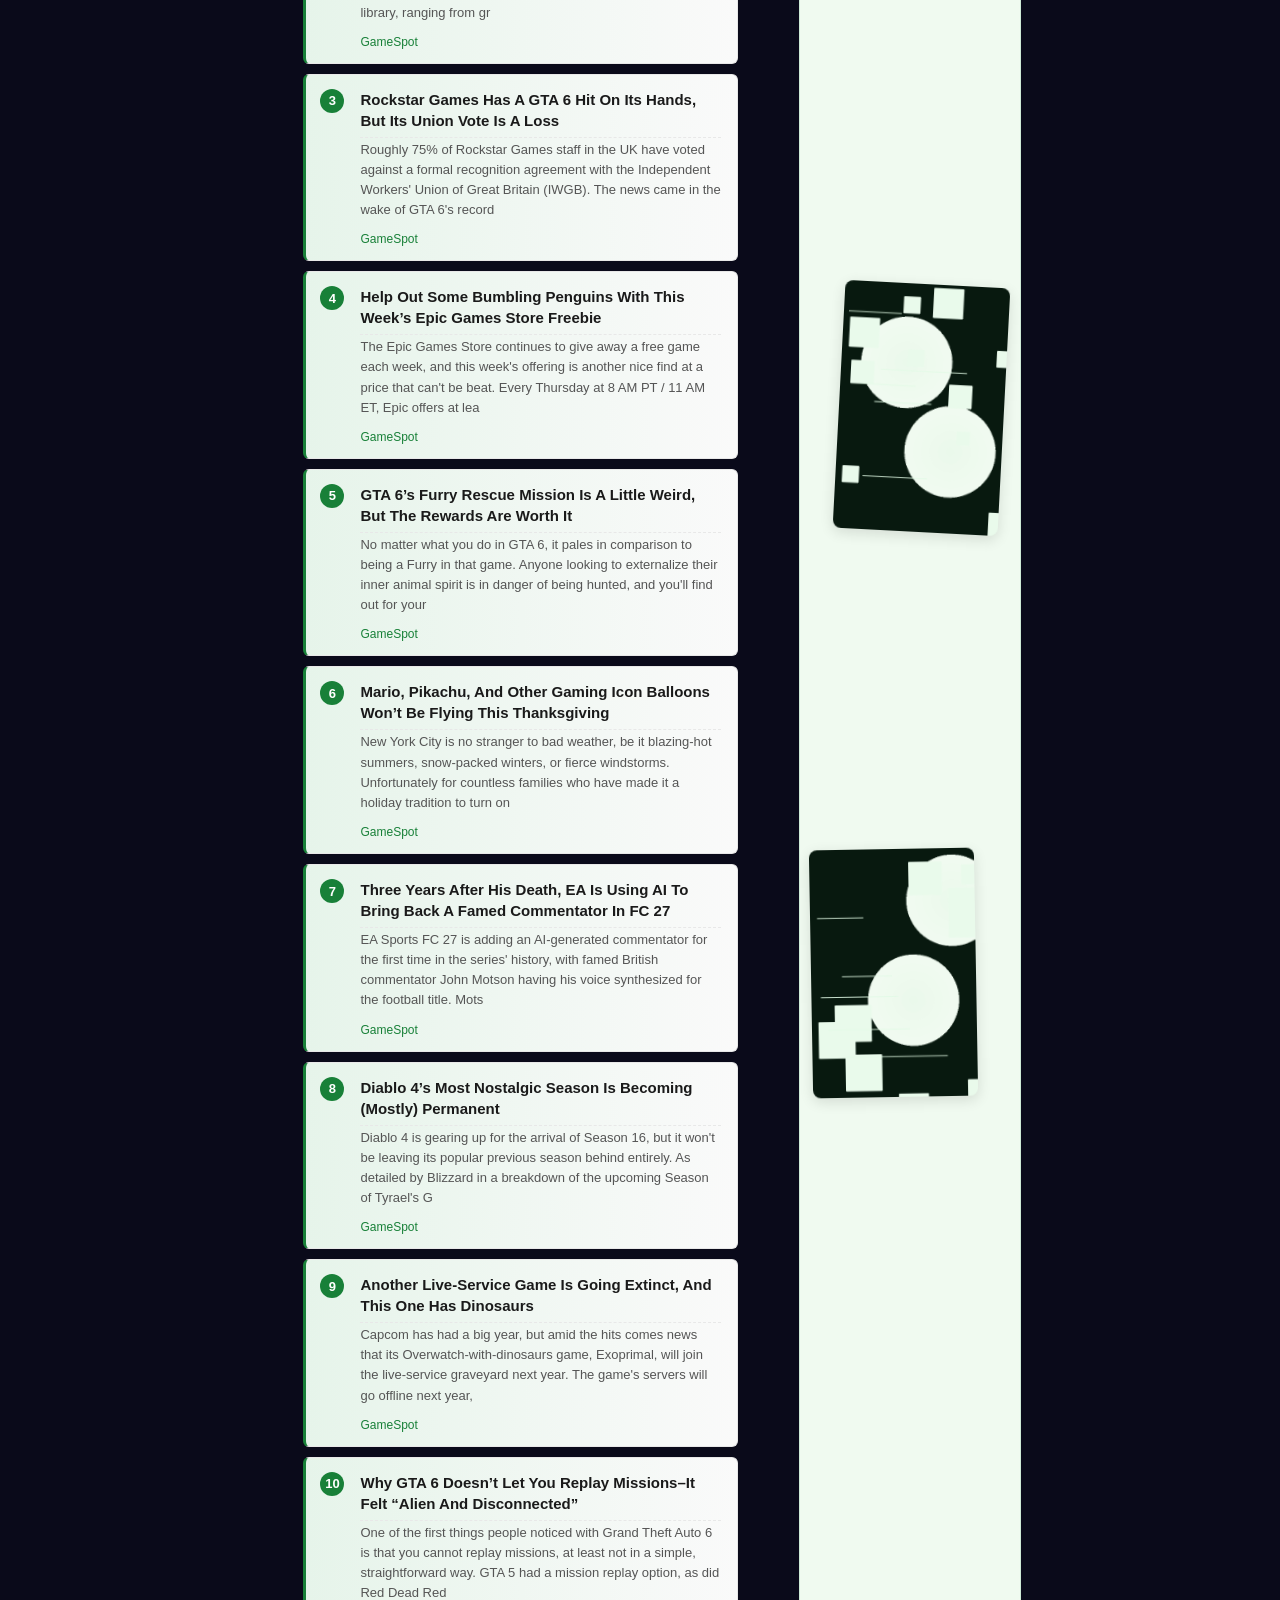
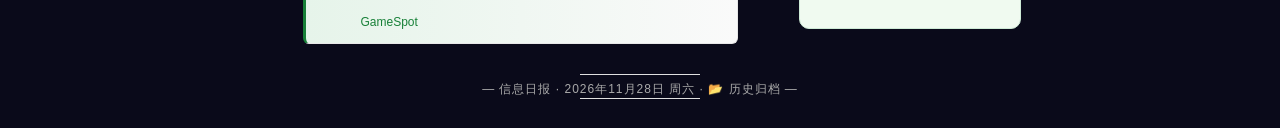
==== commit 03f0554e: "deploy: 1802709106/daily-test@cd28981c60e3d0cc2628f4b927d481678fea1ebb" ====
--- a/index.html
+++ b/index.html
@@ -4,7 +4,7 @@
   <meta charset="UTF-8" />
   <meta name="viewport" content="width=device-width, initial-scale=1.0" />
   <title>信息日报</title>
-  <script type="module" crossorigin src="./assets/index-BlUpSe3k.js"></script>
+  <script type="module" crossorigin src="./assets/index-N9GkZ8-C.js"></script>
   <link rel="stylesheet" crossorigin href="./assets/index-waKtW6sW.css">
 </head>
 <body>
